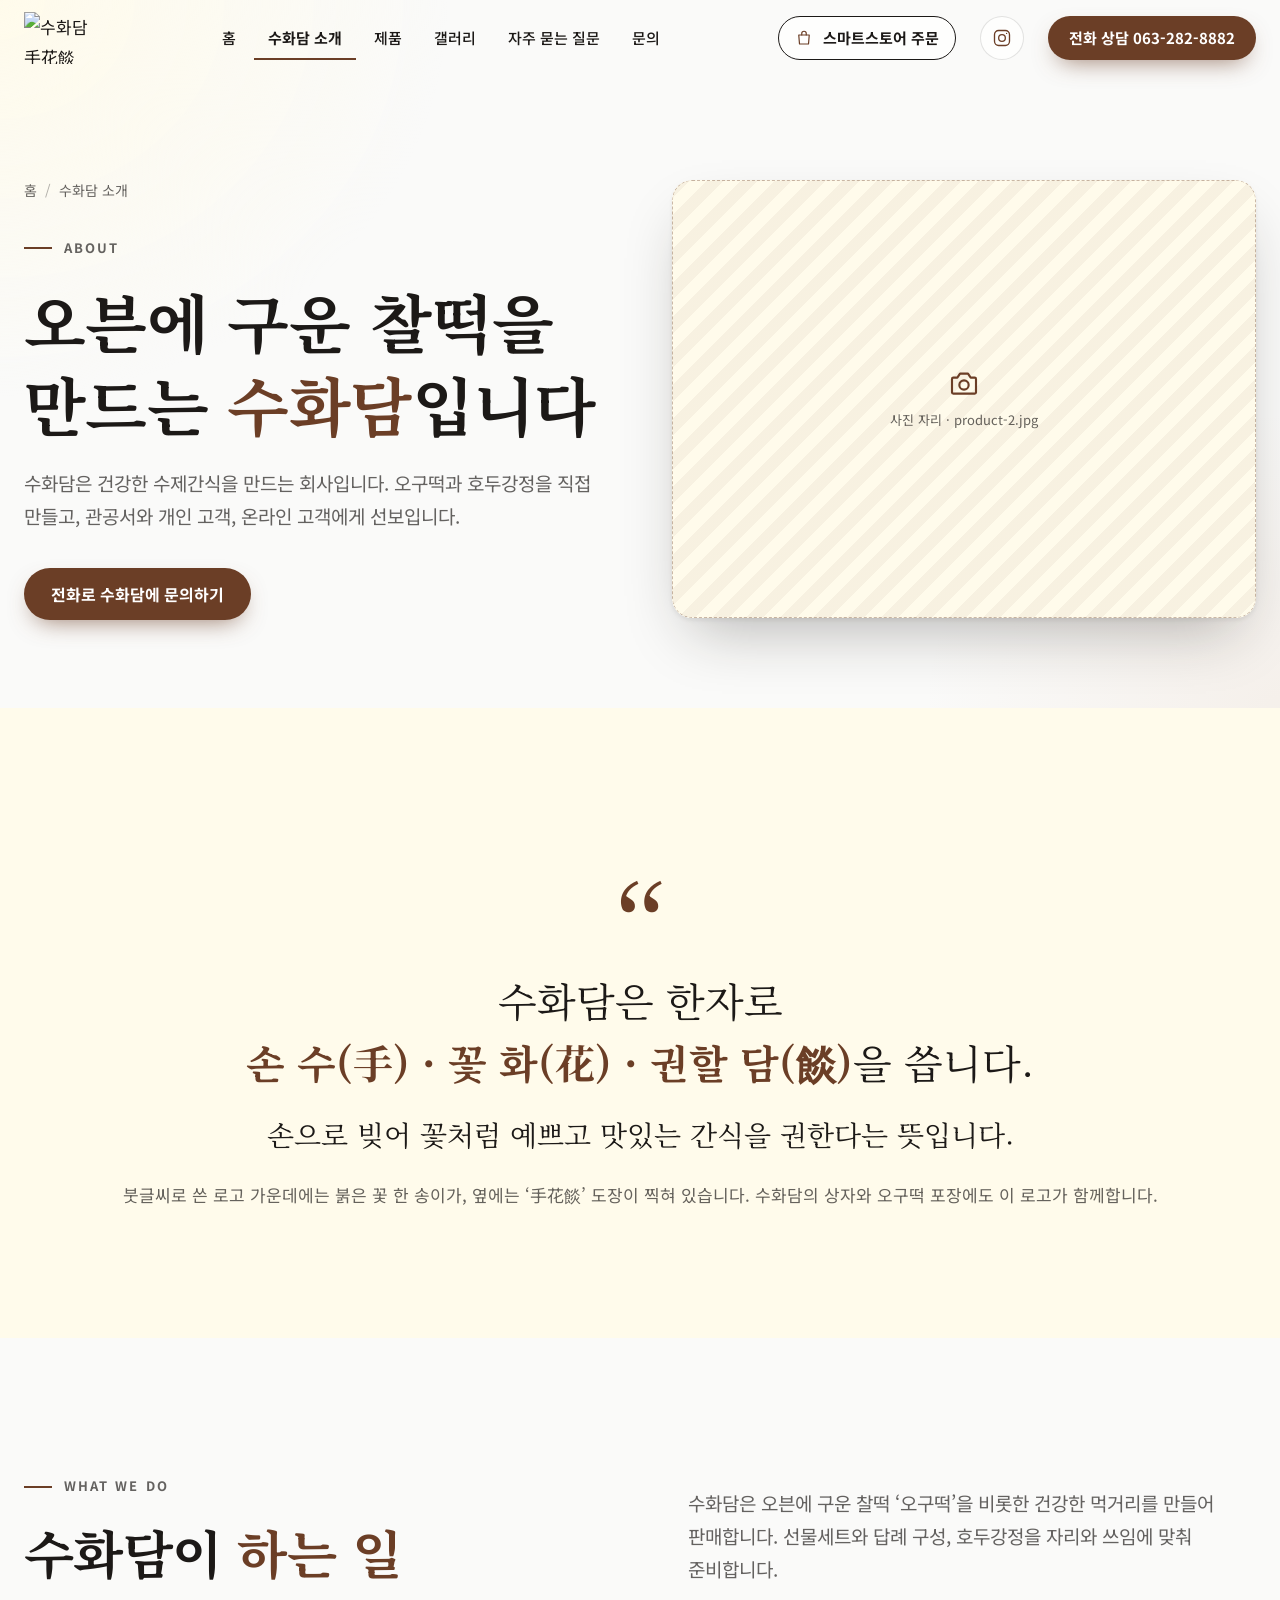
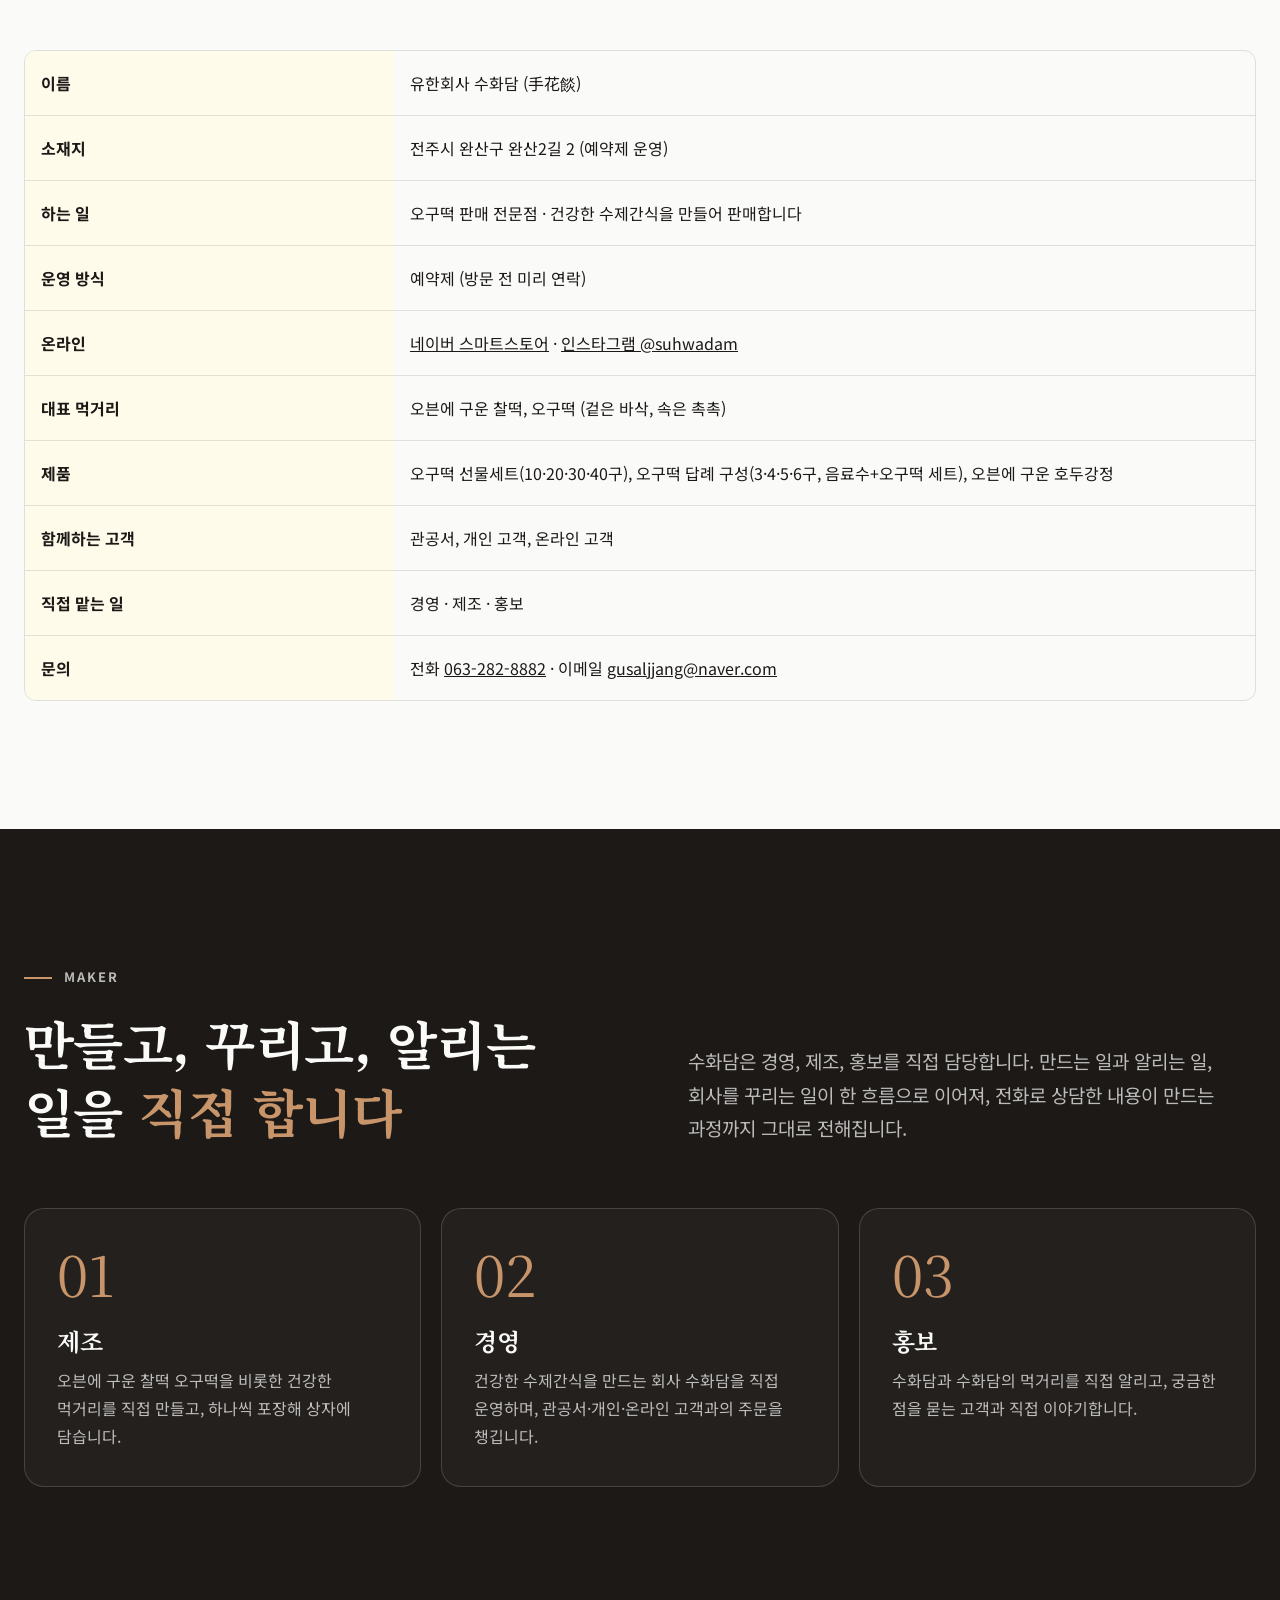
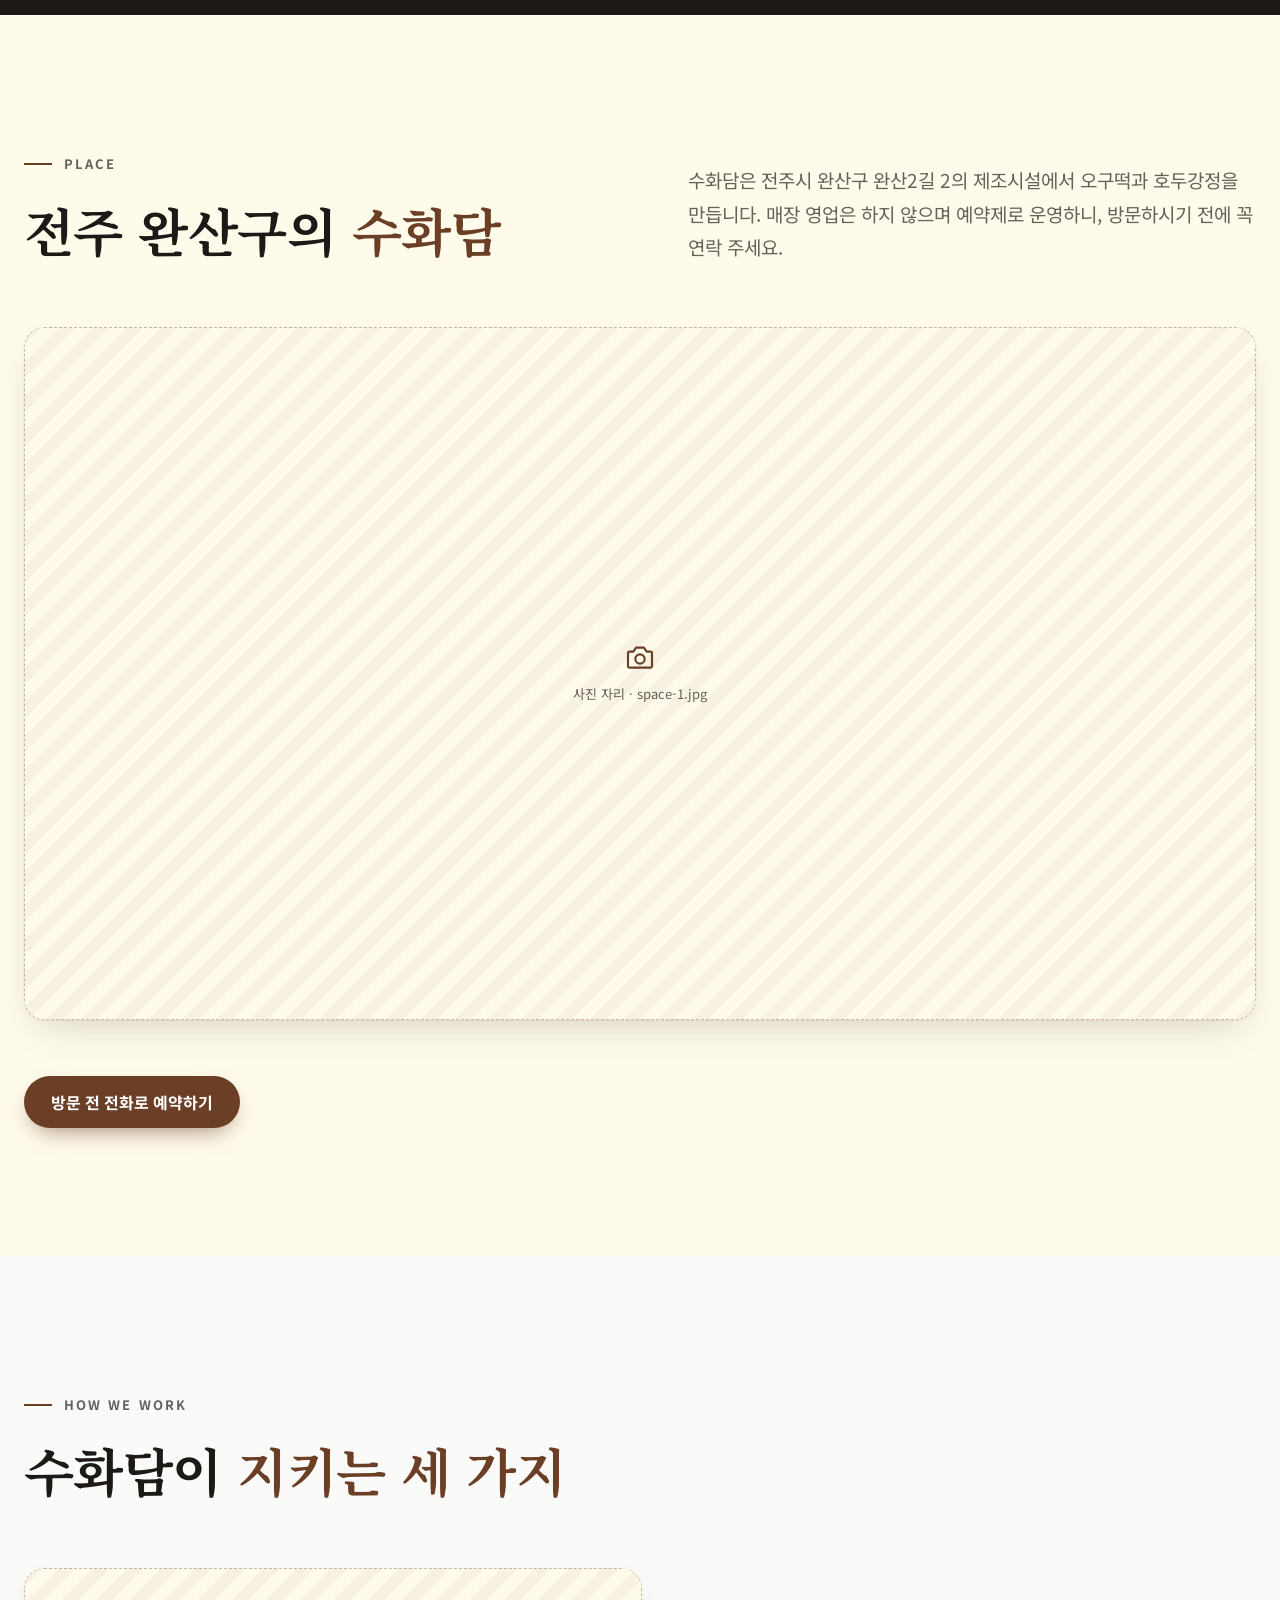
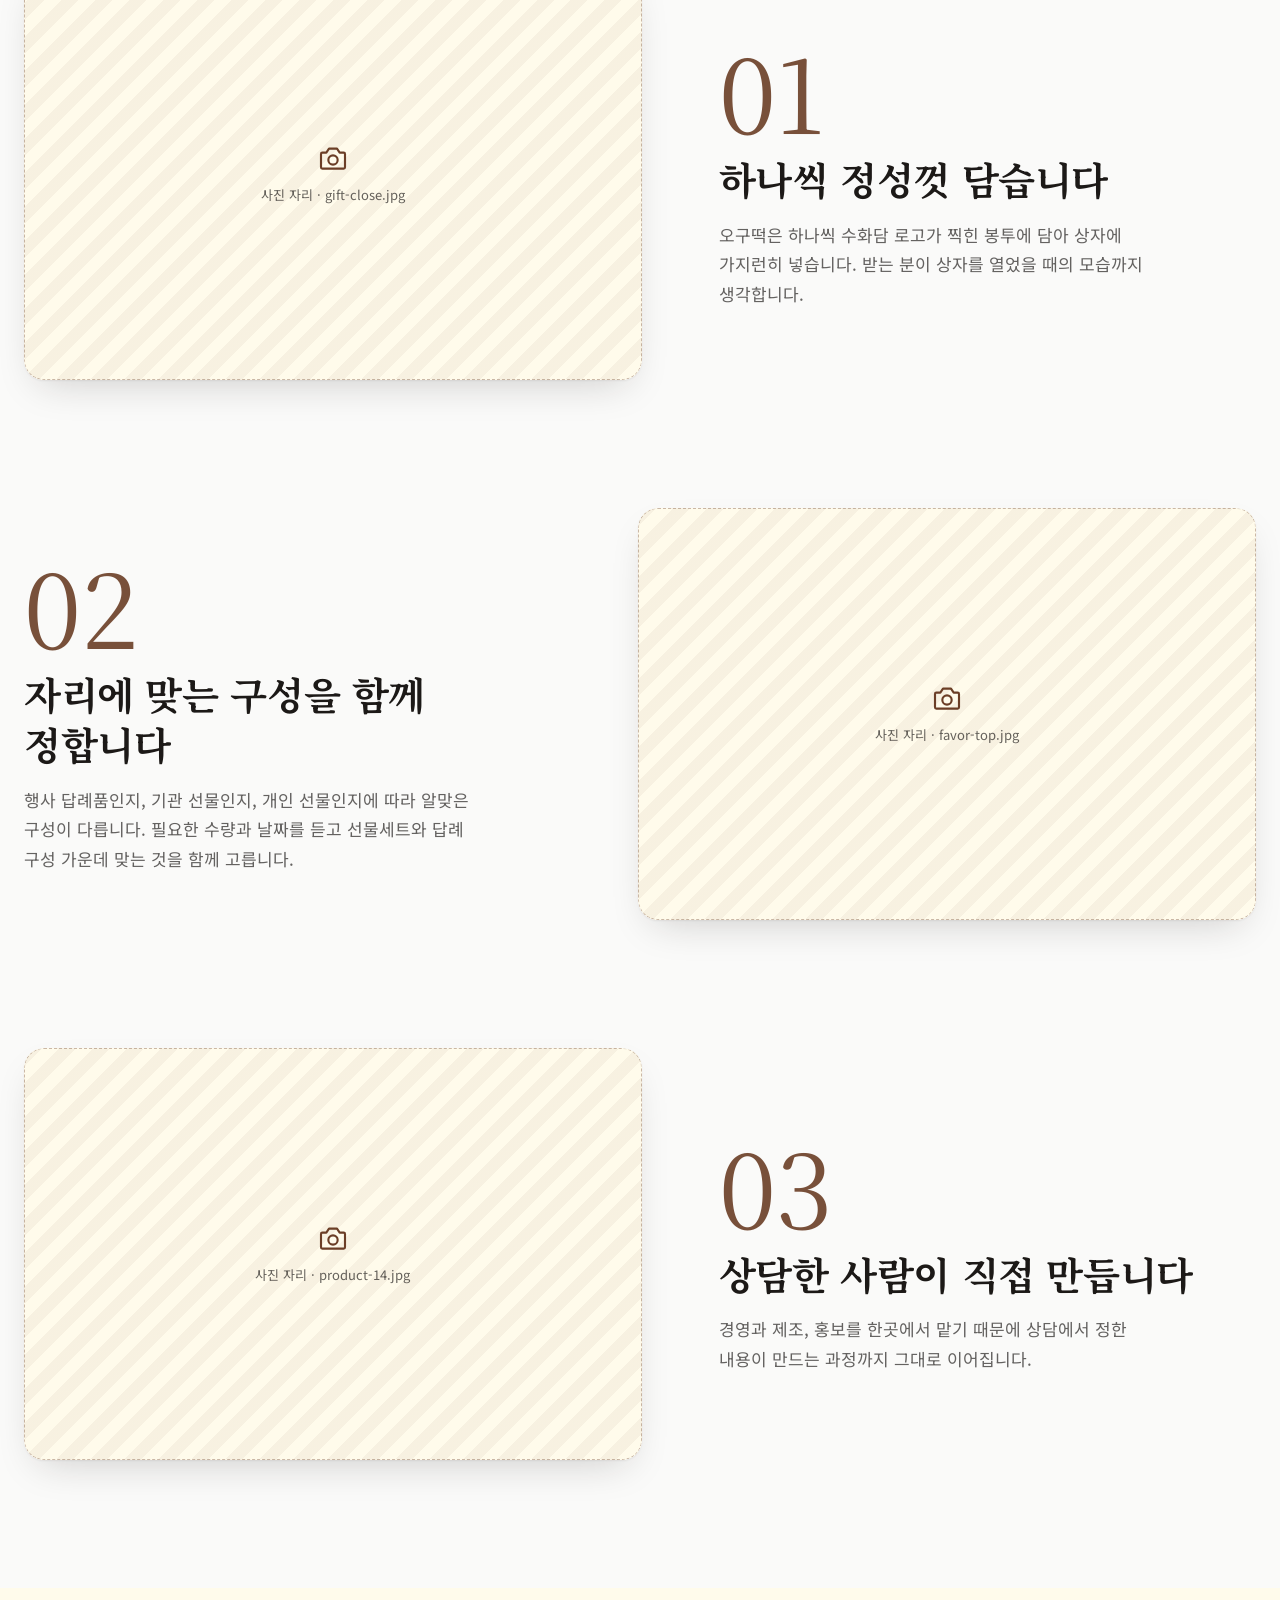
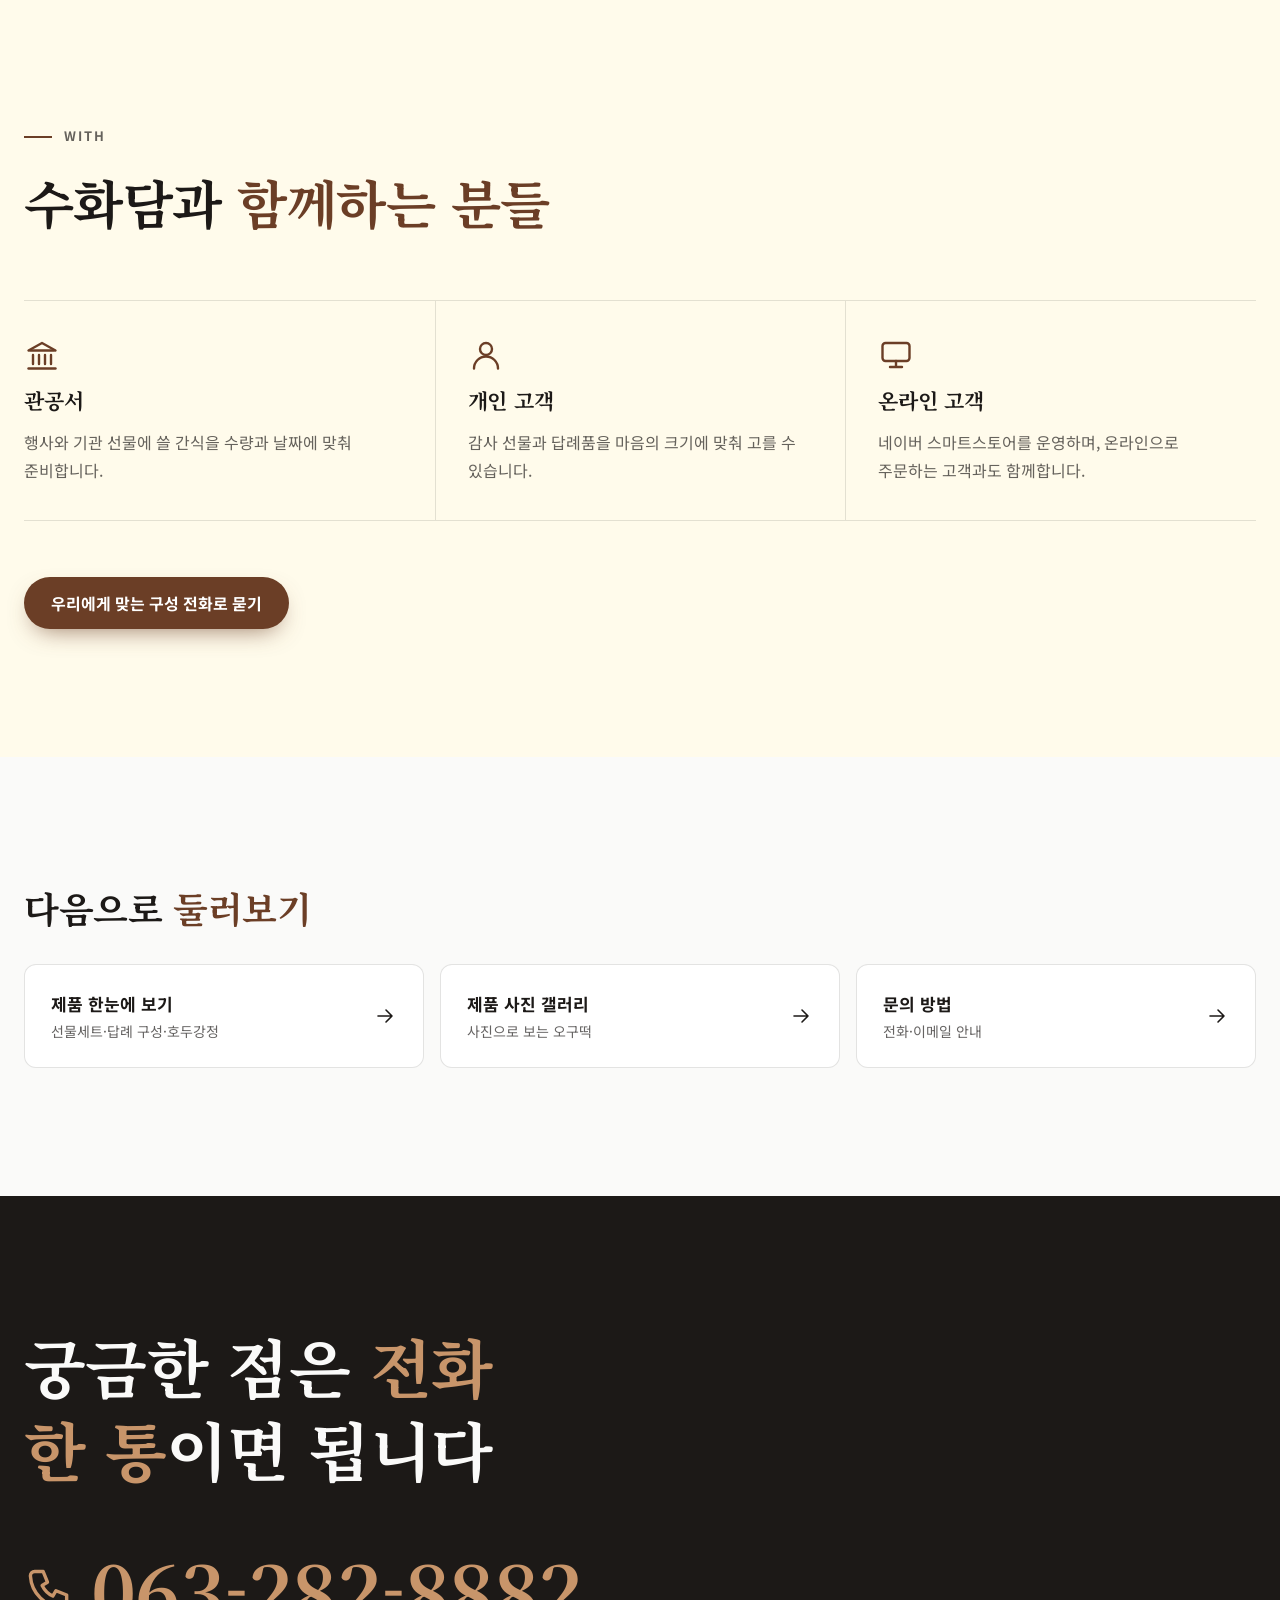
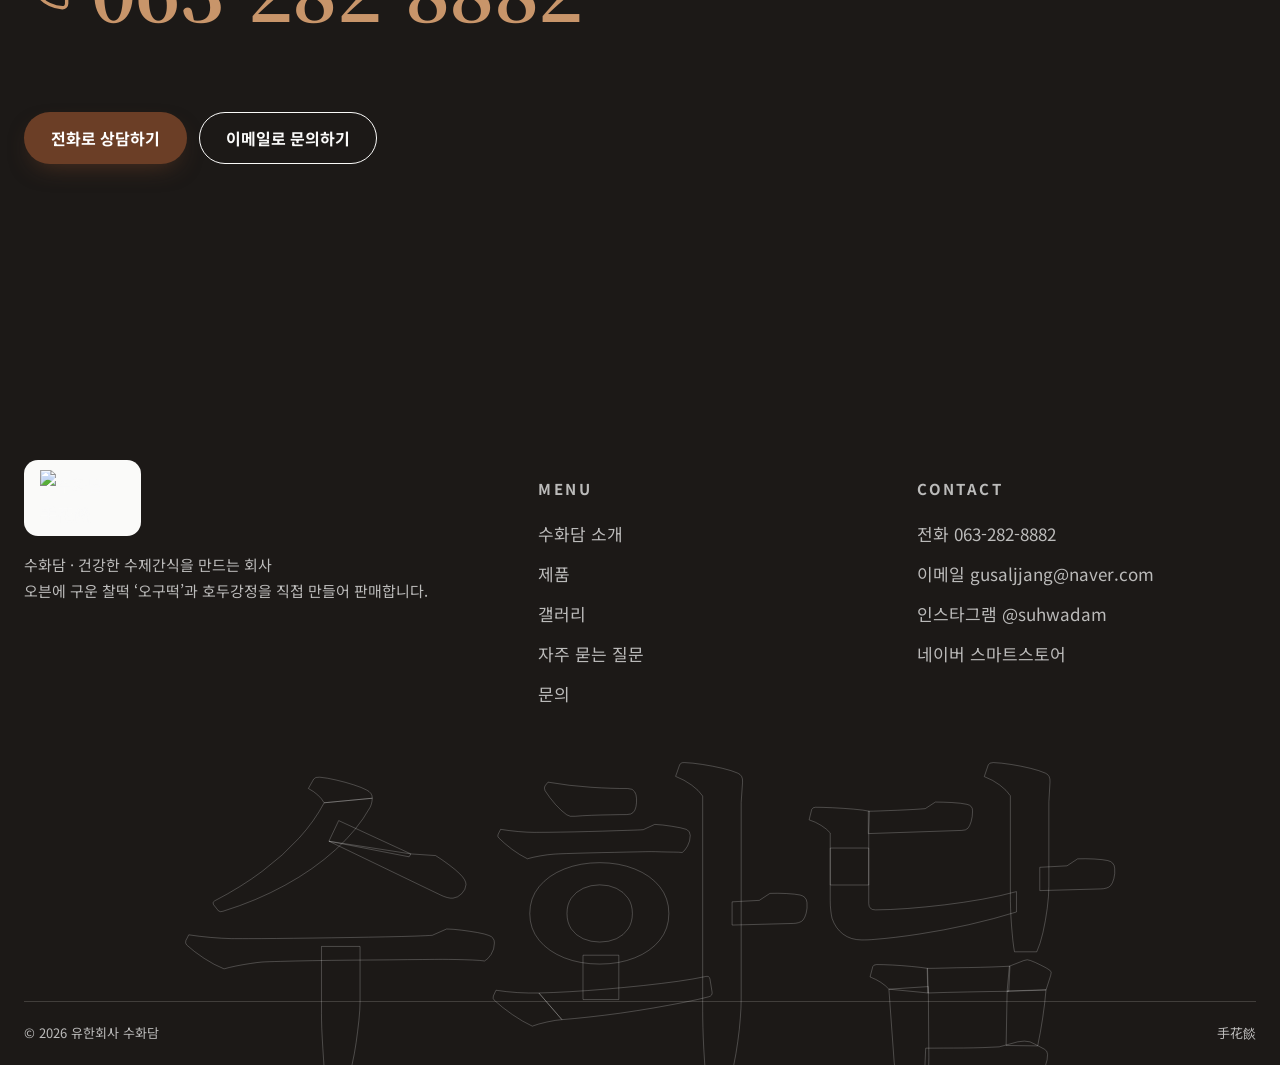
==== about.html @ 723bcc57 "Add files via upload" ====
<!DOCTYPE html>
<html lang="ko">
<head>
  <meta charset="UTF-8">
  <meta name="viewport" content="width=device-width, initial-scale=1">
  <title>수화담 소개 | 오구떡을 직접 만드는 수제간식 회사</title>
  <meta name="description" content="수화담(手花餤)은 오븐에 구운 찰떡 오구떡을 비롯한 건강한 수제간식을 만드는 회사입니다. 경영·제조·홍보를 직접 맡아 관공서·개인·온라인 고객과 함께합니다.">
  <link rel="canonical" href="https://suhwadam.netlify.app/about.html">
  <meta property="og:type" content="website">
  <meta property="og:site_name" content="수화담">
  <meta property="og:title" content="수화담 소개 | 오구떡을 직접 만드는 수제간식 회사">
  <meta property="og:description" content="경영·제조·홍보를 직접 맡아 건강한 수제간식을 만드는 수화담을 소개합니다.">
  <meta property="og:url" content="https://suhwadam.netlify.app/about.html">
  <meta property="og:image" content="https://suhwadam.netlify.app/images/og-image.jpg">
  <meta name="theme-color" content="#fafaf9">
  <link rel="icon" href="images/logo.svg" type="image/svg+xml">
  <link rel="preconnect" href="https://fonts.googleapis.com">
  <link rel="preconnect" href="https://fonts.gstatic.com" crossorigin>
  <link href="https://fonts.googleapis.com/css2?family=Noto+Sans+KR:wght@400;500;700&family=Noto+Serif+KR:wght@600;700&display=swap" rel="stylesheet">
  <link rel="stylesheet" href="style.css">
  <script type="application/ld+json">
  {
    "@context": "https://schema.org",
    "@graph": [
      { "@type": "AboutPage", "name": "수화담 소개", "url": "https://suhwadam.netlify.app/about.html", "about": { "@type": "Organization", "name": "수화담", "alternateName": "手花餤", "legalName": "유한회사 수화담", "address": { "@type": "PostalAddress", "streetAddress": "완산2길 2", "addressLocality": "전주시 완산구", "addressRegion": "전북특별자치도", "addressCountry": "KR" }, "sameAs": ["https://www.instagram.com/suhwadam/", "https://smartstore.naver.com/suhwadam"], "telephone": "+82-63-282-8882", "email": "gusaljjang@naver.com", "url": "https://suhwadam.netlify.app/" } },
      { "@type": "BreadcrumbList", "itemListElement": [
        { "@type": "ListItem", "position": 1, "name": "홈", "item": "https://suhwadam.netlify.app/" },
        { "@type": "ListItem", "position": 2, "name": "수화담 소개", "item": "https://suhwadam.netlify.app/about.html" } ] }
    ]
  }
  </script>
</head>
<body>
  <a class="skip-link" href="#main">본문 바로가기</a>

  <header class="site-header">
    <div class="wrap header-inner">
      <a class="brand" href="index.html" aria-label="수화담 홈"><img src="images/logo.svg" width="79" height="52" alt="수화담 手花餤 붓글씨 로고"></a>
      <nav class="site-nav" id="site-nav" aria-label="주 메뉴">
        <ul>
          <li><a href="index.html">홈</a></li>
          <li><a href="about.html" aria-current="page">수화담 소개</a></li>
          <li><a href="products.html">제품</a></li>
          <li><a href="gallery.html">갤러리</a></li>
          <li><a href="faq.html">자주 묻는 질문</a></li>
          <li><a href="contact.html">문의</a></li>
        </ul>
      </nav>
      <a class="btn btn-line header-store" href="https://smartstore.naver.com/suhwadam" target="_blank" rel="noopener"><svg class="icon icon-sm" viewBox="0 0 24 24" aria-hidden="true"><path d="M5 8h14l-1 12H6L5 8z"/><path d="M9 8V6a3 3 0 0 1 6 0v2"/></svg> 스마트스토어 주문</a>
      <a class="header-ig" href="https://www.instagram.com/suhwadam/" target="_blank" rel="noopener" aria-label="수화담 인스타그램 (새 창)" title="인스타그램 @suhwadam"><svg class="icon" viewBox="0 0 24 24" aria-hidden="true"><rect x="3" y="3" width="18" height="18" rx="5"/><circle cx="12" cy="12" r="4"/><path d="M17.5 6.5h.01"/></svg><span>인스타그램</span></a>
      <a class="btn btn-primary header-cta" href="tel:0632828882">전화 상담 063-282-8882</a>
      <button type="button" class="nav-toggle" aria-controls="site-nav" aria-expanded="false" aria-label="메뉴 열기">
        <svg class="icon" viewBox="0 0 24 24" aria-hidden="true"><path d="M4 7h16M4 12h16M4 17h16"/></svg>
      </button>
    </div>
  </header>

  <main id="main">

    <section class="page-hero with-media" aria-labelledby="page-title">
      <div class="wrap">
        <div>
          <ol class="crumbs"><li><a href="index.html">홈</a></li><li aria-current="page">수화담 소개</li></ol>
          <p class="eyebrow rise">About</p>
          <h1 id="page-title" class="rise" style="--d:.1s">오븐에 구운 찰떡을 만드는 <em>수화담</em>입니다</h1>
          <p class="lead rise" style="--d:.2s">수화담은 건강한 수제간식을 만드는 회사입니다. 오구떡과 호두강정을 직접 만들고, 관공서와 개인 고객, 온라인 고객에게 선보입니다.</p>
          <div class="actions rise" style="--d:.3s">
            <a class="btn btn-primary" href="tel:0632828882">전화로 수화담에 문의하기</a>
          </div>
        </div>
        <div class="hero-pic rise" style="--d:.2s">
          <div class="ph-box"><img src="images/product-2.jpg" width="1800" height="1200" alt="반으로 자른 노릇한 오구떡과 달걀, 버터가 놓인 모습"></div>
        </div>
      </div>
    </section>

    <!-- 이름 이야기 -->
    <section class="section section-soft statement" aria-labelledby="name-title">
      <div class="wrap">
        <p class="eyebrow reveal">Our name</p>
        <h2 id="name-title" class="sr-only">수화담이라는 이름</h2>
        <blockquote class="reveal">
          <p class="quote">수화담은 한자로<br><b>손 수(手) · 꽃 화(花) · 권할 담(餤)</b>을 씁니다.</p>
          <p class="quote" style="font-size:clamp(20px,2.4vw,28px);margin-top:20px">손으로 빚어 꽃처럼 예쁘고 맛있는 간식을 권한다는 뜻입니다.</p>
        </blockquote>
        <p class="sub reveal">붓글씨로 쓴 로고 가운데에는 붉은 꽃 한 송이가, 옆에는 ‘手花餤’ 도장이 찍혀 있습니다. 수화담의 상자와 오구떡 포장에도 이 로고가 함께합니다.</p>
      </div>
    </section>

    <!-- 하는 일 -->
    <section class="section" aria-labelledby="what-title">
      <div class="wrap">
        <div class="section-head split">
          <div>
            <p class="eyebrow reveal">What we do</p>
            <h2 id="what-title" class="section-title reveal">수화담이 <em>하는 일</em></h2>
          </div>
          <p class="lead reveal">수화담은 오븐에 구운 찰떡 ‘오구떡’을 비롯한 건강한 먹거리를 만들어 판매합니다. 선물세트와 답례 구성, 호두강정을 자리와 쓰임에 맞춰 준비합니다.</p>
        </div>
        <div class="table-scroll reveal">
          <table class="info-table">
            <tbody>
              <tr><th scope="row">이름</th><td>유한회사 수화담 (手花餤)</td></tr>
              <tr><th scope="row">소재지</th><td>전주시 완산구 완산2길 2 (예약제 운영)</td></tr>
              <tr><th scope="row">하는 일</th><td>오구떡 판매 전문점 · 건강한 수제간식을 만들어 판매합니다</td></tr>
              <tr><th scope="row">운영 방식</th><td>예약제 (방문 전 미리 연락)</td></tr>
              <tr><th scope="row">온라인</th><td><a href="https://smartstore.naver.com/suhwadam" target="_blank" rel="noopener">네이버 스마트스토어</a> · <a href="https://www.instagram.com/suhwadam/" target="_blank" rel="noopener">인스타그램 @suhwadam</a></td></tr>
              <tr><th scope="row">대표 먹거리</th><td>오븐에 구운 찰떡, 오구떡 (겉은 바삭, 속은 촉촉)</td></tr>
              <tr><th scope="row">제품</th><td>오구떡 선물세트(10·20·30·40구), 오구떡 답례 구성(3·4·5·6구, 음료수+오구떡 세트), 오븐에 구운 호두강정</td></tr>
              <tr><th scope="row">함께하는 고객</th><td>관공서, 개인 고객, 온라인 고객</td></tr>
              <tr><th scope="row">직접 맡는 일</th><td>경영 · 제조 · 홍보</td></tr>
              <tr><th scope="row">문의</th><td>전화 <a href="tel:0632828882">063-282-8882</a> · 이메일 <a href="mailto:gusaljjang@naver.com">gusaljjang@naver.com</a></td></tr>
            </tbody>
          </table>
        </div>
        <!-- 입력 필요: 사무실·작업장 위치(공개 가능한 경우), 문의 가능 시간 -->
      </div>
    </section>

    <!-- 만드는 사람 (담당자 소개) -->
    <section class="section section-dark" id="maker" aria-labelledby="maker-title">
      <div class="wrap">
        <div class="section-head split">
          <div>
            <p class="eyebrow reveal">Maker</p>
            <h2 id="maker-title" class="section-title reveal">만들고, 꾸리고, 알리는 일을 <em>직접 합니다</em></h2>
          </div>
          <p class="lead reveal">수화담은 경영, 제조, 홍보를 직접 담당합니다. 만드는 일과 알리는 일, 회사를 꾸리는 일이 한 흐름으로 이어져, 전화로 상담한 내용이 만드는 과정까지 그대로 전해집니다.</p>
        </div>
        <!-- 입력 필요: 대표 이름·직책, 자격·경력·활동(확인된 것만), 대표 사진(images/profile-1.jpg) -->
        <div class="roles" data-stagger>
          <div class="role reveal"><span class="r-num">01</span><h3>제조</h3><p>오븐에 구운 찰떡 오구떡을 비롯한 건강한 먹거리를 직접 만들고, 하나씩 포장해 상자에 담습니다.</p></div>
          <div class="role reveal"><span class="r-num">02</span><h3>경영</h3><p>건강한 수제간식을 만드는 회사 수화담을 직접 운영하며, 관공서·개인·온라인 고객과의 주문을 챙깁니다.</p></div>
          <div class="role reveal"><span class="r-num">03</span><h3>홍보</h3><p>수화담과 수화담의 먹거리를 직접 알리고, 궁금한 점을 묻는 고객과 직접 이야기합니다.</p></div>
        </div>
      </div>
    </section>

    <!-- 수화담의 공간 -->
    <section class="section section-soft" aria-labelledby="space-title">
      <div class="wrap">
        <div class="section-head split">
          <div>
            <p class="eyebrow reveal">Place</p>
            <h2 id="space-title" class="section-title reveal">전주 완산구의 <em>수화담</em></h2>
          </div>
          <p class="lead reveal">수화담은 전주시 완산구 완산2길 2의 제조시설에서 오구떡과 호두강정을 만듭니다. 매장 영업은 하지 않으며 예약제로 운영하니, 방문하시기 전에 꼭 연락 주세요.</p>
        </div>
        <div class="reveal" style="border-radius:var(--radius);overflow:hidden;box-shadow:var(--shadow)">
          <div class="ph-box" style="aspect-ratio:16/9"><img src="images/space-1.jpg" width="1600" height="901" loading="lazy" alt="붉은 벽돌 건물에 수화담 간판이 걸리고 유리창에 제품 사진이 붙은 매장 외관"></div>
        </div>
        <div class="section-cta reveal">
          <a class="btn btn-primary" href="tel:0632828882">방문 전 전화로 예약하기</a>
        </div>
      </div>
    </section>

    <!-- 일하는 원칙 -->
    <section class="section" aria-labelledby="way-title">
      <div class="wrap">
        <div class="section-head">
          <p class="eyebrow reveal">How we work</p>
          <h2 id="way-title" class="section-title reveal">수화담이 <em>지키는 세 가지</em></h2>
        </div>
        <div class="highlights">
          <article class="hl">
            <div class="hl-media wide reveal"><div class="ph-box"><img src="images/gift-close.jpg" width="1600" height="1067" loading="lazy" alt="수화담 로고가 찍힌 투명 봉투에 하나씩 담긴 오구떡이 상자에 가지런히 놓인 모습"></div></div>
            <div class="reveal">
              <span class="hl-num">01</span>
              <h3>하나씩 정성껏 담습니다</h3>
              <p>오구떡은 하나씩 수화담 로고가 찍힌 봉투에 담아 상자에 가지런히 넣습니다. 받는 분이 상자를 열었을 때의 모습까지 생각합니다.</p>
            </div>
          </article>
          <article class="hl">
            <div class="hl-media wide reveal"><div class="ph-box"><img src="images/favor-top.jpg" width="1600" height="1067" loading="lazy" alt="베이지 바탕 위에서 내려다본 답례 상자, 오구떡 접시, 붉은 음료와 찻주전자"></div></div>
            <div class="reveal">
              <span class="hl-num">02</span>
              <h3>자리에 맞는 구성을 함께 정합니다</h3>
              <p>행사 답례품인지, 기관 선물인지, 개인 선물인지에 따라 알맞은 구성이 다릅니다. 필요한 수량과 날짜를 듣고 선물세트와 답례 구성 가운데 맞는 것을 함께 고릅니다.</p>
            </div>
          </article>
          <article class="hl">
            <div class="hl-media wide reveal"><div class="ph-box"><img src="images/product-14.jpg" width="1400" height="933" loading="lazy" alt="검은 틀에 담긴 여러 맛의 오구떡 열두 개"></div></div>
            <div class="reveal">
              <span class="hl-num">03</span>
              <h3>상담한 사람이 직접 만듭니다</h3>
              <p>경영과 제조, 홍보를 한곳에서 맡기 때문에 상담에서 정한 내용이 만드는 과정까지 그대로 이어집니다.</p>
            </div>
          </article>
        </div>
      </div>
    </section>

    <!-- 함께하는 고객 -->
    <section class="section section-soft" aria-labelledby="with-title">
      <div class="wrap">
        <div class="section-head">
          <p class="eyebrow reveal">With</p>
          <h2 id="with-title" class="section-title reveal">수화담과 <em>함께하는 분들</em></h2>
        </div>
        <ul class="need-list" data-stagger>
          <li class="reveal">
            <svg class="icon" viewBox="0 0 24 24" aria-hidden="true"><path d="M3 9l9-5 9 5"/><path d="M4 9h16"/><path d="M6 12v6M10 12v6M14 12v6M18 12v6"/><path d="M3 21h18"/></svg>
            <h3>관공서</h3>
            <p>행사와 기관 선물에 쓸 간식을 수량과 날짜에 맞춰 준비합니다.</p>
          </li>
          <li class="reveal">
            <svg class="icon" viewBox="0 0 24 24" aria-hidden="true"><circle cx="12" cy="8" r="4"/><path d="M4 21a8 8 0 0 1 16 0"/></svg>
            <h3>개인 고객</h3>
            <p>감사 선물과 답례품을 마음의 크기에 맞춰 고를 수 있습니다.</p>
          </li>
          <li class="reveal">
            <svg class="icon" viewBox="0 0 24 24" aria-hidden="true"><rect x="3" y="4" width="18" height="12" rx="2"/><path d="M8 20h8M12 16v4"/></svg>
            <h3>온라인 고객</h3>
            <p>네이버 스마트스토어를 운영하며, 온라인으로 주문하는 고객과도 함께합니다.</p>
          </li>
        </ul>
        <div class="section-cta reveal">
          <a class="btn btn-primary" href="tel:0632828882">우리에게 맞는 구성 전화로 묻기</a>
        </div>
      </div>
    </section>

    <!-- 다음 페이지 -->
    <section class="section" aria-labelledby="next-title">
      <div class="wrap">
        <h2 id="next-title" class="section-title reveal" style="font-size:clamp(26px,3vw,36px);margin-bottom:32px">다음으로 <em>둘러보기</em></h2>
        <div class="next-links reveal">
          <a href="products.html"><span>제품 한눈에 보기<small>선물세트·답례 구성·호두강정</small></span><svg class="icon" viewBox="0 0 24 24" aria-hidden="true"><path d="M5 12h14M13 6l6 6-6 6"/></svg></a>
          <a href="gallery.html"><span>제품 사진 갤러리<small>사진으로 보는 오구떡</small></span><svg class="icon" viewBox="0 0 24 24" aria-hidden="true"><path d="M5 12h14M13 6l6 6-6 6"/></svg></a>
          <a href="contact.html"><span>문의 방법<small>전화·이메일 안내</small></span><svg class="icon" viewBox="0 0 24 24" aria-hidden="true"><path d="M5 12h14M13 6l6 6-6 6"/></svg></a>
        </div>
      </div>
    </section>

    <section class="section cta-band" aria-labelledby="cta-title">
      <div class="wrap">
        <h2 id="cta-title" class="reveal">궁금한 점은 <em>전화 한 통</em>이면 됩니다</h2>
        <a class="phone-big reveal" href="tel:0632828882">
          <svg class="icon" viewBox="0 0 24 24" aria-hidden="true"><path d="M5 4h4l2 5-2.5 1.5a11 11 0 0 0 5 5L15 13l5 2v4a2 2 0 0 1-2 2A16 16 0 0 1 3 6a2 2 0 0 1 2-2"/></svg>
          063-282-8882
        </a>
        <div class="section-cta reveal">
          <a class="btn btn-primary" href="tel:0632828882">전화로 상담하기</a>
          <a class="btn btn-line" href="mailto:gusaljjang@naver.com">이메일로 문의하기</a>
        </div>
      </div>
    </section>

  </main>

  <footer class="site-footer">
    <div class="wrap">
      <div class="footer-grid">
        <div>
          <a class="footer-logo" href="index.html" aria-label="수화담 홈"><img src="images/logo.svg" width="85" height="56" alt="수화담 手花餤 붓글씨 로고"></a>
          <p>수화담 · 건강한 수제간식을 만드는 회사<br>오븐에 구운 찰떡 ‘오구떡’과 호두강정을 직접 만들어 판매합니다.</p>
        </div>
        <nav aria-label="하단 메뉴">
          <p class="footer-title">MENU</p>
          <ul>
            <li><a href="about.html">수화담 소개</a></li>
            <li><a href="products.html">제품</a></li>
            <li><a href="gallery.html">갤러리</a></li>
            <li><a href="faq.html">자주 묻는 질문</a></li>
            <li><a href="contact.html">문의</a></li>
          </ul>
        </nav>
        <div>
          <p class="footer-title">CONTACT</p>
          <ul>
            <li><a href="tel:0632828882">전화 063-282-8882</a></li>
            <li><a href="mailto:gusaljjang@naver.com">이메일 gusaljjang@naver.com</a></li>
            <li><a href="https://www.instagram.com/suhwadam/" target="_blank" rel="noopener">인스타그램 @suhwadam</a></li>
            <li><a href="https://smartstore.naver.com/suhwadam" target="_blank" rel="noopener">네이버 스마트스토어</a></li>
          </ul>
        </div>
      </div>
    </div>
    <div class="giant" aria-hidden="true">수화담</div>
    <div class="wrap"><p class="copy"><span>© <span data-year>2026</span> 유한회사 수화담</span><span>手花餤</span></p></div>
  </footer>

  <div class="mobile-bar">
    <a class="btn btn-primary" href="tel:0632828882">전화 상담</a>
    <a class="btn btn-line" href="https://smartstore.naver.com/suhwadam" target="_blank" rel="noopener">스마트스토어 주문</a>
  </div>

  <script src="script.js"></script>
</body>
</html>
---- style.css ----
/* =========================================================
   수화담 — 오븐에 구운 떡, 오구떡
   콘셉트: "나무 쟁반 위에 정성껏 차린 따뜻한 한 상"
   분위기 키워드: 따뜻함 · 손맛 · 정갈함
   색: 스톤 + 초코브라운 (2026-11-10 사용자 요청으로 주황 → 초코브라운)
   ========================================================= */
:root {
  --bg: #fafaf9;          /* 바탕 */
  --ink: #1c1917;         /* 글자 */
  --accent: #6b3e26;      /* 포인트: 초코브라운 (버튼·큰 글자·장식) */
  --soft: #fffbeb;        /* 연한 구분색 */
  --dark: #1c1917;        /* 진한 섹션 */
  --accent-dark: #c8956a; /* 진한 섹션 위 포인트: 밀크초코 */
  --btn-ink: #ffffff;     /* 버튼 글자 */

  --muted: rgba(28, 25, 23, .68);
  --line: rgba(28, 25, 23, .12);
  --on-dark: #fafaf9;
  --on-dark-muted: rgba(250, 250, 249, .72);
  --line-dark: rgba(250, 250, 249, .16);

  --font-head: "Noto Serif KR", serif;
  --font-body: "Noto Sans KR", system-ui, sans-serif;

  --wrap: 1240px;
  --gutter: 24px;
  --radius: 20px;
  --radius-sm: 12px;
  --shadow: 0 1px 2px rgba(28, 25, 23, .06), 0 16px 40px -16px rgba(28, 25, 23, .22);
  --shadow-deep: 0 2px 4px rgba(28, 25, 23, .08), 0 28px 60px -20px rgba(28, 25, 23, .32);
  --ease: cubic-bezier(.22, .8, .24, 1);
  --header-h: 76px;
  --sec-pad: clamp(80px, 10vw, 128px);
}

/* ---------- 기본 ---------- */
*, *::before, *::after { box-sizing: border-box; }
html { scroll-behavior: smooth; -webkit-text-size-adjust: 100%; }
body {
  margin: 0;
  background: var(--bg);
  color: var(--ink);
  font-family: var(--font-body);
  font-size: 17px;
  line-height: 1.75;
  word-break: keep-all;
  overflow-wrap: break-word;
  overflow-x: hidden;
}
img, video { display: block; max-width: 100%; }
a { color: inherit; }
h1, h2, h3 { font-family: var(--font-head); line-height: 1.3; margin: 0; letter-spacing: -.01em; font-weight: 700; }
p { margin: 0; }
ul, ol { margin: 0; padding: 0; list-style: none; }
:focus-visible { outline: 3px solid var(--accent); outline-offset: 3px; border-radius: 6px; }
.skip-link { position: absolute; left: -999px; top: 8px; background: var(--ink); color: var(--bg); padding: 10px 16px; border-radius: 8px; z-index: 200; }
.skip-link:focus { left: 16px; }
.sr-only { position: absolute; width: 1px; height: 1px; overflow: hidden; clip: rect(0 0 0 0); white-space: nowrap; }

.wrap { width: 100%; max-width: calc(var(--wrap) + var(--gutter) * 2); margin: 0 auto; padding: 0 var(--gutter); }
.icon { width: 24px; height: 24px; fill: none; stroke: currentColor; stroke-width: 1.6; stroke-linecap: round; stroke-linejoin: round; flex: none; }
.icon-sm { width: 18px; height: 18px; }

/* ---------- 글자 위계 ---------- */
.eyebrow {
  display: inline-flex; align-items: center; gap: 12px;
  font-size: 13px; font-weight: 700; letter-spacing: .16em; text-transform: uppercase;
  color: var(--muted); margin-bottom: 20px;
}
.eyebrow::before { content: ""; width: 28px; height: 2px; background: var(--accent); }
.section-title { font-size: clamp(30px, 4.2vw, 52px); text-wrap: balance; }
.section-title em, h1 em { font-style: normal; color: var(--accent); }
.lead { font-size: clamp(17px, 1.6vw, 19px); color: var(--muted); max-width: 640px; margin-top: 20px; }
.section-head { margin-bottom: clamp(40px, 6vw, 64px); }
.section-head.center { text-align: center; }
.section-head.center .lead { margin-left: auto; margin-right: auto; }
.section-head.split { display: grid; grid-template-columns: 1.1fr 1fr; gap: 40px; align-items: end; }
.section-head.split .lead { margin-top: 0; }

/* ---------- 버튼 ---------- */
.btn {
  position: relative; overflow: hidden;
  display: inline-flex; align-items: center; justify-content: center; gap: 10px;
  min-height: 52px; padding: 0 26px; border-radius: 999px;
  font-family: var(--font-body); font-size: 16px; font-weight: 700; text-decoration: none;
  border: 1.5px solid transparent; cursor: pointer;
  transition: transform .4s var(--ease), box-shadow .4s var(--ease), background .3s, color .3s;
}
.btn-primary { background: var(--accent); color: var(--btn-ink); box-shadow: 0 10px 24px -10px rgba(107, 62, 38, .7); }
.btn-primary::after {
  content: ""; position: absolute; top: 0; left: -60%; width: 40%; height: 100%;
  background: linear-gradient(100deg, transparent, rgba(255, 255, 255, .45), transparent);
  transform: skewX(-20deg); transition: left .7s var(--ease);
}
.btn-primary:hover { transform: translateY(-2px); box-shadow: 0 16px 32px -12px rgba(107, 62, 38, .8); }
.btn-primary:hover::after { left: 120%; }
.btn-line { border-color: var(--ink); color: var(--ink); background: transparent; }
.btn-line:hover { background: var(--ink); color: var(--bg); }
.section-dark .btn-line, .band .btn-line, .cta-band .btn-line, .site-footer .btn-line { border-color: var(--on-dark); color: var(--on-dark); }
.section-dark .btn-line:hover, .band .btn-line:hover, .cta-band .btn-line:hover, .site-footer .btn-line:hover { background: var(--on-dark); color: var(--ink); }
.btn-text {
  display: inline-flex; align-items: center; gap: 8px; min-height: 44px;
  font-weight: 700; text-decoration: none; border-bottom: 1.5px solid currentColor;
}
.btn-text .icon { transition: transform .3s var(--ease); }
.btn-text:hover .icon { transform: translateX(4px); }
.actions { display: flex; flex-wrap: wrap; gap: 12px; margin-top: 36px; }
.section-cta { display: flex; flex-wrap: wrap; gap: 12px; align-items: center; margin-top: clamp(40px, 5vw, 56px); }
.section-cta.center { justify-content: center; }

/* ---------- 상단 메뉴 ---------- */
.site-header {
  position: fixed; inset: 0 0 auto 0; z-index: 100; height: var(--header-h);
  transition: background .4s, box-shadow .4s, backdrop-filter .4s;
}
.site-header.is-scrolled {
  background: rgba(250, 250, 249, .82);
  backdrop-filter: blur(14px) saturate(1.2); -webkit-backdrop-filter: blur(14px) saturate(1.2);
  box-shadow: 0 1px 0 var(--line);
}
.header-inner { height: 100%; display: flex; align-items: center; justify-content: space-between; gap: 24px; }
.brand { display: inline-flex; align-items: center; text-decoration: none; flex: none; }
.brand img { height: 52px; width: auto; }
.site-nav ul { display: flex; gap: 4px; align-items: center; }
.site-nav a {
  display: inline-flex; align-items: center; min-height: 44px; padding: 0 14px;
  font-size: 15px; font-weight: 500; text-decoration: none; border-radius: 999px;
  transition: background .3s;
}
.site-nav a:hover { background: rgba(28, 25, 23, .06); }
.site-nav a[aria-current="page"] { font-weight: 700; box-shadow: inset 0 -2px 0 var(--accent); border-radius: 0; }
.header-cta { min-height: 44px; padding: 0 20px; font-size: 15px; }
.header-store { min-height: 44px; padding: 0 16px; font-size: 15px; margin-left: auto; background: rgba(255, 255, 255, .7); }
.header-store .icon { color: var(--accent); }
.header-ig {
  display: inline-flex; align-items: center; justify-content: center; gap: 8px; flex: none;
  min-width: 44px; height: 44px; padding: 0 14px 0 12px; border-radius: 999px;
  border: 1.5px solid var(--line); background: rgba(255, 255, 255, .7);
  font-size: 15px; font-weight: 700; text-decoration: none; color: var(--ink);
  transition: border-color .3s, transform .3s var(--ease);
}
.header-ig .icon { width: 20px; height: 20px; color: var(--accent); }
.header-ig:hover { border-color: var(--ink); transform: translateY(-1px); }
@media (max-width: 1400px) { .header-ig { padding: 0; width: 44px; } .header-ig span { display: none; } }
@media (max-width: 960px) { .header-ig { margin-left: auto; margin-right: 4px; } }
@media (min-width: 1181px) { .site-nav { margin-left: auto; } }
@media (max-width: 1180px) { .header-store { display: none; } }
.nav-toggle { display: none; width: 48px; height: 48px; border: 0; background: transparent; border-radius: 12px; cursor: pointer; color: var(--ink); }

/* ---------- 첫 화면 (히어로) ----------
   구성: 왼쪽 큰 약속 문장 + 보조 설명 + 버튼 2개 / 오른쪽 아치형 대표 사진
   배경: 부드러운 크림·앰버 그라데이션 + 은은한 동심원 선 + 아주 옅은 질감 */
.hero {
  position: relative; overflow: hidden;
  height: clamp(600px, 86vh, 780px);
  padding-top: var(--header-h);
  display: flex; align-items: center;
}
#hero-bg { position: absolute; inset: 0; z-index: 0; pointer-events: none; }
.hero-mesh {
  position: absolute; inset: 0;
  background:
    radial-gradient(55% 75% at 6% 12%, var(--soft) 0%, transparent 70%),
    radial-gradient(42% 60% at 78% 46%, rgba(200, 149, 106, .20) 0%, transparent 70%),
    radial-gradient(40% 50% at 38% 112%, rgba(107, 62, 38, .12) 0%, transparent 70%),
    var(--bg);
}
.hero-blob { position: absolute; border-radius: 50%; filter: blur(70px); opacity: .5; animation: drift 20s ease-in-out infinite alternate; }
.hero-blob.b1 { width: 420px; height: 420px; left: -120px; top: 4%; background: rgba(200, 149, 106, .26); }
.hero-blob.b2 { width: 360px; height: 360px; right: 6%; bottom: -140px; background: rgba(107, 62, 38, .16); animation-delay: -7s; }
@keyframes drift { to { transform: translate(40px, -30px) scale(1.08); } }
.hero-rings {
  position: absolute; width: min(64vw, 820px); aspect-ratio: 1; right: -8vw; top: 50%; transform: translateY(-44%);
  fill: none; stroke: rgba(107, 62, 38, .16); stroke-width: 1;
}
.hero-grain {
  position: absolute; inset: 0; opacity: .07; mix-blend-mode: multiply;
  background-image: url("data:image/svg+xml,%3Csvg xmlns='http://www.w3.org/2000/svg' width='160' height='160'%3E%3Cfilter id='n'%3E%3CfeTurbulence type='fractalNoise' baseFrequency='.9' numOctaves='2'/%3E%3C/filter%3E%3Crect width='100%25' height='100%25' filter='url(%23n)'/%3E%3C/svg%3E");
}

.hero-grid {
  position: relative; z-index: 1; width: 100%;
  display: grid; grid-template-columns: 1.1fr .9fr; gap: clamp(32px, 5vw, 88px); align-items: center;
}
.hero-copy { max-width: 640px; }
#hero-title {
  font-size: clamp(36px, 4.5vw, 64px); line-height: 1.22; letter-spacing: -.02em; text-wrap: balance;
}
.mark { position: relative; white-space: nowrap; color: var(--ink) !important; }
.mark::after {
  content: ""; position: absolute; left: -2%; right: -2%; bottom: .06em; height: .32em; z-index: -1;
  background: linear-gradient(90deg, var(--accent-dark), var(--accent));
  opacity: .32; border-radius: 4px;
  transform: scaleX(0); transform-origin: left; animation: markin .9s .8s var(--ease) forwards;
}
@keyframes markin { to { transform: scaleX(1); } }
.hero .lead { font-size: clamp(17px, 1.35vw, 19px); margin-top: 24px; max-width: 520px; color: var(--muted); }

.hero-actions { display: flex; flex-wrap: wrap; align-items: center; gap: 14px 28px; margin-top: 40px; }
.btn-xl { min-height: 60px; padding: 0 32px; font-size: 17px; }
.btn-soft {
  display: inline-flex; align-items: center; gap: 8px; min-height: 48px;
  font-size: 16px; font-weight: 700; color: var(--ink); text-decoration: none;
  opacity: .72; transition: opacity .3s;
}
.btn-soft span { border-bottom: 1px solid rgba(28, 25, 23, .3); padding-bottom: 2px; }
.btn-soft .icon { transition: transform .3s var(--ease); }
.btn-soft:hover { opacity: 1; }
.btn-soft:hover .icon { transform: translateX(4px); }

/* 오른쪽 아치형 사진 */
.hero-visual { position: relative; justify-self: end; width: min(100%, 460px); }
.hero-visual .hero-arch {
  position: relative; aspect-ratio: 4 / 5; width: 100%;
  max-height: calc(clamp(600px, 86vh, 780px) - var(--header-h) - 56px);
  border-radius: 999px 999px 28px 28px; overflow: hidden;
  box-shadow: 0 2px 4px rgba(28, 25, 23, .08), 0 40px 80px -30px rgba(28, 25, 23, .45);
}
.hero-arch img, .hero-arch video {
  position: absolute; inset: 0; width: 100%; height: 100%; object-fit: cover; object-position: 50% 78%;
  animation: slowzoom 16s var(--ease) both;
}
.hero-arch video { opacity: 0; transition: opacity .8s; }
.hero.has-video .hero-arch video { opacity: 1; }
.hero-visual .hero-arch::after {
  content: ""; position: absolute; inset: 12px; border-radius: 999px 999px 18px 18px;
  border: 1px solid rgba(255, 255, 255, .5); pointer-events: none;
}
@keyframes slowzoom { from { transform: scale(1.08); } to { transform: scale(1); } }
.hero-badge {
  position: absolute; left: -56px; top: 20%; z-index: 2;
  display: flex; flex-direction: column; gap: 2px;
  padding: 16px 22px; border-radius: 16px;
  background: rgba(255, 255, 255, .94); backdrop-filter: blur(8px); -webkit-backdrop-filter: blur(8px);
  box-shadow: var(--shadow);
}
.hero-badge small { font-size: 12.5px; font-weight: 700; letter-spacing: .06em; color: var(--muted); }
.hero-badge strong { font-family: var(--font-head); font-size: 26px; line-height: 1.2; }
.hero-badge strong em { font-style: normal; color: var(--accent); }
.hero-visual .hero-dot {
  position: absolute; right: -28px; bottom: 9%; z-index: 2;
  width: 136px; aspect-ratio: 1; border-radius: 50%; overflow: hidden;
  border: 6px solid var(--bg); box-shadow: var(--shadow);
}
.hero-dot img { width: 100%; height: 100%; object-fit: cover; object-position: 28% 55%; transform: scale(1.5); }

.scroll-cue {
  position: absolute; left: 50%; bottom: 18px; z-index: 2; transform: translateX(-50%);
  display: flex; flex-direction: column; align-items: center; gap: 6px;
  font-size: 12px; letter-spacing: .14em; color: var(--muted); text-decoration: none;
}
.scroll-cue span { width: 1px; height: 32px; background: linear-gradient(var(--ink), transparent); animation: cue 2s ease-in-out infinite; transform-origin: top; }
@keyframes cue { 0% { transform: scaleY(0); } 50% { transform: scaleY(1); } 100% { transform: scaleY(1); opacity: 0; } }

@media (max-width: 960px) {
  .hero { height: auto; display: block; padding: calc(var(--header-h) + 28px) 0 48px; }
  .hero-grid { grid-template-columns: 1fr; gap: 40px; }
  .hero-copy { max-width: none; }
  .hero-visual { justify-self: center; width: min(100%, 380px); }
  .hero-visual .hero-arch { max-height: none; }
  .hero-badge { left: -10px; top: 12%; padding: 12px 16px; }
  .hero-badge strong { font-size: 21px; }
  .hero-visual .hero-dot { right: -8px; width: 104px; border-width: 5px; }
  .hero-rings { width: 130vw; right: -55vw; top: auto; bottom: -20%; transform: none; }
  .scroll-cue { display: none; }
}
@media (max-width: 640px) {
  #hero-title { font-size: clamp(30px, 8.4vw, 38px); }
  .hero .lead { font-size: 16.5px; margin-top: 18px; }
  .hero-actions { gap: 8px; margin-top: 28px; }
  .btn-xl { width: 100%; min-height: 56px; }
  .btn-soft { width: 100%; justify-content: center; }
}


/* 첫 화면 등장 */
.rise { opacity: 0; transform: translateY(24px); animation: rise .8s var(--ease) forwards; animation-delay: var(--d, 0s); }
@keyframes rise { to { opacity: 1; transform: none; } }

/* 신뢰 정보 띠 */
.trust { border-top: 1px solid var(--line); border-bottom: 1px solid var(--line); background: var(--bg); }
.trust ul { display: flex; flex-wrap: wrap; justify-content: space-between; gap: 12px 32px; padding-top: 22px; padding-bottom: 22px; }
.trust li { display: flex; align-items: center; gap: 10px; font-size: 15px; font-weight: 500; }
.trust li b { font-family: var(--font-head); font-size: 18px; }
.trust .icon { color: var(--accent); }

/* ---------- 섹션 공통 ---------- */
.section { padding: var(--sec-pad) 0; position: relative; }
.section-soft { background: var(--soft); }
.section-dark { background: var(--dark); color: var(--on-dark); }
.section-dark .lead, .section-dark .muted { color: var(--on-dark-muted); }
.section-dark .eyebrow { color: var(--on-dark-muted); }
.section-dark .eyebrow::before { background: var(--accent-dark); }
.section-dark .section-title em, .section-dark h2 em { color: var(--accent-dark); }

/* 스크롤 등장 */
.js .reveal { opacity: 0; transform: translateY(28px); transition: opacity .8s var(--ease), transform .8s var(--ease); transition-delay: var(--d, 0s); }
.js .reveal.is-in { opacity: 1; transform: none; }

/* ---------- 핵심 메시지(인용) ---------- */
.statement { text-align: center; }
.statement blockquote { margin: 0 auto; max-width: 900px; position: relative; }
.statement blockquote::before {
  content: "\201C"; display: block; font-family: var(--font-head); font-size: 120px; line-height: .6; color: var(--accent); margin-bottom: 8px;
}
.statement p.quote { font-family: var(--font-head); font-size: clamp(24px, 3.2vw, 40px); line-height: 1.55; text-wrap: balance; }
.statement p.quote b { color: var(--accent); font-weight: 700; }
.statement .sub { margin-top: 24px; color: var(--muted); }

/* ---------- 제품 카드 ---------- */
.card-grid { display: grid; grid-template-columns: repeat(4, 1fr); gap: 24px; }
.card-grid.three { grid-template-columns: repeat(3, 1fr); }
.card-grid.two { grid-template-columns: repeat(2, 1fr); }
.p-card {
  display: flex; flex-direction: column; background: #fff; border-radius: var(--radius); overflow: hidden;
  text-decoration: none; box-shadow: var(--shadow); transition: transform .5s var(--ease), box-shadow .5s var(--ease);
}
.p-card:hover { transform: translateY(-6px); box-shadow: var(--shadow-deep); }
.p-card .ph-box { aspect-ratio: 4 / 3; }
.p-card:hover img { transform: scale(1.04); }
.p-card-body { padding: 24px 24px 28px; display: flex; flex-direction: column; gap: 10px; flex: 1; }
.p-card .num { font-family: var(--font-head); font-size: 14px; color: var(--muted); }
.p-card h3 { font-size: 22px; }
.p-card p { font-size: 15.5px; color: var(--muted); line-height: 1.7; }
.p-card .who { font-size: 14px; font-weight: 500; color: var(--ink); padding-top: 12px; border-top: 1px solid var(--line); margin-top: auto; }
.p-card .go { display: inline-flex; align-items: center; gap: 6px; font-weight: 700; font-size: 15px; margin-top: 6px; }

/* ---------- 사진 상자 (빈 자리 틀 포함) ---------- */
.ph-box { position: relative; overflow: hidden; background: var(--soft); border-radius: inherit; }
.ph-box img, .ph-box video { width: 100%; height: 100%; object-fit: cover; transition: transform 1.2s var(--ease); }
.ph-box.is-empty img, .ph-box.is-empty video { display: none; }
.ph-empty {
  position: absolute; inset: 0; display: flex; flex-direction: column; align-items: center; justify-content: center; gap: 10px;
  color: var(--muted); font-size: 13px; text-align: center; padding: 12px;
  background:
    repeating-linear-gradient(135deg, rgba(107, 62, 38, .05) 0 12px, transparent 12px 24px),
    var(--soft);
  border: 1.5px dashed rgba(107, 62, 38, .35); border-radius: inherit;
}
.ph-empty .icon { width: 32px; height: 32px; color: var(--accent); }

/* ---------- 대형 이미지 띠 ---------- */
.band {
  position: relative; min-height: clamp(460px, 80vh, 760px); display: flex; align-items: flex-end;
  color: var(--on-dark); overflow: hidden; isolation: isolate;
}
.band .ph-box { position: absolute; inset: -8% 0; z-index: -2; border-radius: 0; }
.band .ph-box img { will-change: transform; }
.band::before {
  content: ""; position: absolute; inset: 0; z-index: -1;
  background: linear-gradient(180deg, rgba(28, 25, 23, .05) 20%, rgba(28, 25, 23, .78) 100%);
}
.band-copy { padding-bottom: clamp(56px, 8vw, 96px); }
.band .outline {
  display: block; font-family: var(--font-head); font-size: clamp(56px, 11vw, 160px); line-height: 1; font-weight: 700;
  color: transparent; -webkit-text-stroke: 1.5px rgba(250, 250, 249, .6); margin-bottom: 8px; letter-spacing: -.02em;
}
.band h2 { font-size: clamp(28px, 4vw, 52px); max-width: 820px; text-wrap: balance; }
.band h2 em { font-style: normal; color: var(--accent-dark); }
.band p { margin-top: 16px; color: var(--on-dark-muted); max-width: 620px; font-size: 18px; }

/* ---------- 좌우 번갈이 하이라이트 ---------- */
.highlights { display: flex; flex-direction: column; gap: clamp(72px, 10vw, 128px); }
.hl { display: grid; grid-template-columns: 1.15fr 1fr; gap: clamp(32px, 6vw, 88px); align-items: center; }
.hl:nth-child(even) { grid-template-columns: 1fr 1.15fr; }
.hl:nth-child(even) .hl-media { order: 2; }
.hl-media { border-radius: var(--radius); overflow: hidden; box-shadow: var(--shadow); }
.hl-media .ph-box { aspect-ratio: 4 / 5; }
.hl-media.wide .ph-box { aspect-ratio: 3 / 2; }
.hl-media:hover img { transform: scale(1.04); }
.hl-num { font-family: var(--font-head); font-size: clamp(64px, 8vw, 112px); line-height: 1; color: var(--accent); opacity: .9; }
.hl h3 { font-size: clamp(26px, 3vw, 40px); margin-top: 12px; }
.hl p { color: var(--muted); margin-top: 16px; max-width: 460px; }
.hl .btn-text { margin-top: 24px; }

/* ---------- 이런 분께 ---------- */
.need-list { display: grid; grid-template-columns: repeat(3, 1fr); border-top: 1px solid var(--line); }
.need-list li { padding: 36px 32px 36px 0; border-bottom: 1px solid var(--line); display: flex; flex-direction: column; gap: 14px; }
.need-list li + li { padding-left: 32px; border-left: 1px solid var(--line); }
.need-list .icon { width: 36px; height: 36px; color: var(--accent); }
.need-list h3 { font-size: 21px; }
.need-list p { color: var(--muted); font-size: 16px; }

/* ---------- 구성 카드 (진한 섹션) ---------- */
.set-grid { display: grid; grid-template-columns: repeat(4, 1fr); gap: 20px; }
.set-card {
  border-radius: var(--radius); overflow: hidden; background: rgba(250, 250, 249, .04);
  border: 1px solid var(--line-dark); display: flex; flex-direction: column;
}
.set-card .ph-box { aspect-ratio: 3 / 2; background: #fff; }
.set-card .ph-box img { object-fit: contain; background: #fff; }
.set-card-body { padding: 20px 22px 24px; }
.set-card b { font-family: var(--font-head); font-size: 34px; color: var(--accent-dark); line-height: 1; }
.set-card b small { font-size: 18px; margin-left: 2px; }
.set-card p { margin-top: 10px; color: var(--on-dark-muted); font-size: 15px; }

/* ---------- 답례 구성 표 ---------- */
.favor-wrap { display: grid; grid-template-columns: 1fr 1.1fr; gap: clamp(32px, 5vw, 72px); align-items: center; }
.favor-media { border-radius: var(--radius); overflow: hidden; box-shadow: var(--shadow); }
.favor-media .ph-box { aspect-ratio: 3 / 2; }
.favor-list li { display: grid; grid-template-columns: 88px 1fr; gap: 20px; align-items: center; padding: 20px 0; border-bottom: 1px solid var(--line); }
.favor-list li:first-child { border-top: 1px solid var(--line); }
.favor-list b { font-family: var(--font-head); font-size: 30px; color: var(--accent); }
.favor-list span { color: var(--muted); }
.favor-list strong { display: block; color: var(--ink); font-size: 17px; }

/* ---------- 모자이크 갤러리 ---------- */
.mosaic { display: grid; grid-template-columns: repeat(4, 1fr); grid-auto-rows: 180px; grid-auto-flow: dense; gap: 14px; }
.mosaic .m-item { border-radius: var(--radius-sm); overflow: hidden; padding: 0; border: 0; cursor: zoom-in; background: var(--soft); }
.mosaic .m-item .ph-box { width: 100%; height: 100%; }
.mosaic .m-item:hover img { transform: scale(1.05); }
.mosaic .tall { grid-row: span 2; }
.mosaic .big { grid-row: span 2; grid-column: span 2; }
.mosaic .wide { grid-column: span 2; }

/* ---------- 가로 슬라이드 ---------- */
.slider-head { display: flex; justify-content: space-between; align-items: end; gap: 24px; }
.slider-nav { display: flex; gap: 10px; }
.slider-nav button {
  width: 52px; height: 52px; border-radius: 50%; border: 1.5px solid var(--ink); background: transparent; cursor: pointer; color: var(--ink);
  display: grid; place-items: center; transition: background .3s, color .3s;
}
.slider-nav button:hover { background: var(--ink); color: var(--bg); }
.slider {
  display: grid; grid-auto-flow: column; grid-auto-columns: minmax(260px, 30%); gap: 20px;
  overflow-x: auto; scroll-snap-type: x mandatory; padding: 8px 0 24px; margin-top: 40px;
  scrollbar-width: thin; scrollbar-color: var(--accent) transparent;
}
.slider .s-item { scroll-snap-align: start; border: 0; padding: 0; background: #fff; border-radius: var(--radius); overflow: hidden; cursor: zoom-in; box-shadow: var(--shadow); }
.slider .s-item .ph-box { aspect-ratio: 3 / 2; }
.slider .s-item.portrait .ph-box { aspect-ratio: 3 / 2; }

/* ---------- 과정(타임라인) ---------- */
.steps { display: grid; grid-template-columns: repeat(4, 1fr); counter-reset: s; position: relative; }
.steps::before { content: ""; position: absolute; left: 0; right: 0; top: 34px; height: 1px; background: var(--line); }
.steps li { position: relative; padding-right: 28px; }
.steps .s-num {
  position: relative; display: grid; place-items: center; width: 68px; height: 68px; border-radius: 50%;
  background: var(--bg); border: 1px solid var(--line); font-family: var(--font-head); font-size: 22px; font-weight: 700;
}
.section-soft .steps .s-num { background: var(--soft); }
.steps li:first-child .s-num { background: var(--accent); border-color: var(--accent); color: var(--btn-ink); }
.steps h3 { font-size: 20px; margin-top: 24px; }
.steps p { color: var(--muted); font-size: 16px; margin-top: 8px; }

/* ---------- 분할(반반) 섹션 ---------- */
.halves { display: grid; grid-template-columns: 1fr 1fr; min-height: 640px; }
.split-media { position: relative; }
.split-media .ph-box { position: absolute; inset: 0; border-radius: 0; }
.split-copy { padding: var(--sec-pad) clamp(24px, 6vw, 96px); display: flex; flex-direction: column; justify-content: center; }
.halves.reverse .split-media { order: 2; }
.check-list { margin-top: 28px; display: grid; gap: 14px; }
.check-list li { display: flex; gap: 12px; align-items: flex-start; }
.check-list .icon { color: var(--accent); margin-top: 3px; }
.section-dark .check-list .icon { color: var(--accent-dark); }

/* ---------- 흐르는 글자 띠 ---------- */
.marquee { overflow: hidden; padding: 28px 0; border-top: 1px solid var(--line); border-bottom: 1px solid var(--line); background: var(--bg); }
.marquee-track { display: flex; width: max-content; animation: marquee 40s linear infinite; }
.marquee-track span { font-family: var(--font-head); font-size: clamp(28px, 4vw, 52px); font-weight: 700; padding-right: 48px; white-space: nowrap; display: inline-flex; align-items: center; gap: 48px; }
.marquee-track span::after { content: ""; width: 14px; height: 14px; border-radius: 50%; background: var(--accent); }
.marquee-track span:nth-child(even) { color: transparent; -webkit-text-stroke: 1px var(--ink); }
@keyframes marquee { to { transform: translateX(-50%); } }

/* ---------- 강점 ---------- */
.roles { display: grid; grid-template-columns: repeat(3, 1fr); gap: 20px; }
.role { padding: 36px 32px; border-radius: var(--radius); border: 1px solid var(--line-dark); background: rgba(250, 250, 249, .03); }
.role .r-num { font-family: var(--font-head); font-size: 56px; line-height: 1; color: var(--accent-dark); }
.role h3 { font-size: 24px; margin-top: 20px; }
.role p { color: var(--on-dark-muted); margin-top: 10px; font-size: 16px; }

/* ---------- FAQ ---------- */
.faq { max-width: 880px; }
.faq.center { margin: 0 auto; }
.faq details { border-bottom: 1px solid var(--line); }
.faq details:first-of-type { border-top: 1px solid var(--line); }
.faq summary {
  list-style: none; cursor: pointer; display: flex; justify-content: space-between; align-items: center; gap: 24px;
  padding: 24px 0; font-size: 18px; font-weight: 700; min-height: 44px;
}
.faq summary::-webkit-details-marker { display: none; }
.faq summary .plus { position: relative; width: 20px; height: 20px; flex: none; }
.faq summary .plus::before, .faq summary .plus::after { content: ""; position: absolute; left: 0; right: 0; top: 50%; height: 2px; background: currentColor; transition: transform .3s var(--ease); }
.faq summary .plus::after { transform: rotate(90deg); }
.faq details[open] .plus::after { transform: rotate(0); }
.faq .answer { padding: 0 0 26px; color: var(--muted); max-width: 760px; }
.faq .answer a { color: var(--ink); font-weight: 700; }
.faq-group + .faq-group { margin-top: 64px; }
.faq-group h2 { font-size: 24px; margin-bottom: 20px; }

/* ---------- 문의 띠 ---------- */
.cta-band { position: relative; background: var(--dark); color: var(--on-dark); overflow: hidden; isolation: isolate; }
.cta-band .ph-box { position: absolute; inset: 0; z-index: -2; opacity: .35; border-radius: 0; }
.cta-band::before { content: ""; position: absolute; inset: 0; z-index: -1; background: radial-gradient(70% 90% at 80% 50%, transparent, var(--dark) 75%); }
.cta-band h2 { font-size: clamp(32px, 5vw, 64px); max-width: 860px; text-wrap: balance; }
.cta-band h2 em { font-style: normal; color: var(--accent-dark); }
.cta-band .lead { color: var(--on-dark-muted); }
.phone-big {
  display: inline-flex; align-items: center; gap: 16px; margin-top: 32px; text-decoration: none;
  font-family: var(--font-head); font-size: clamp(36px, 6vw, 76px); font-weight: 700; color: var(--accent-dark); letter-spacing: -.01em;
}
.phone-big .icon { width: clamp(32px, 4vw, 52px); height: clamp(32px, 4vw, 52px); }

/* ---------- 온라인 채널 버튼 ---------- */
.channels { display: flex; flex-wrap: wrap; gap: 10px; margin-top: 24px; }
.channel {
  display: inline-flex; align-items: center; gap: 10px; min-height: 48px; padding: 0 20px; border-radius: 999px;
  border: 1.5px solid var(--line); background: #fff; text-decoration: none; font-weight: 700; font-size: 15px;
  transition: border-color .3s, transform .4s var(--ease);
}
.channel:hover { border-color: var(--ink); transform: translateY(-2px); }
.channel .icon { color: var(--accent); }
.cta-band .channel { background: transparent; border-color: var(--line-dark); color: var(--on-dark); }
.cta-band .channel:hover { border-color: var(--on-dark); }
.cta-band .channel .icon { color: var(--accent-dark); }

/* ---------- 하위 페이지 머리 ---------- */
.page-hero { position: relative; padding: calc(var(--header-h) + clamp(56px, 8vw, 104px)) 0 clamp(56px, 7vw, 88px); overflow: hidden; }
.page-hero::before {
  content: ""; position: absolute; inset: 0; z-index: -1;
  background: radial-gradient(50% 80% at 0% 0%, var(--soft), transparent 70%), radial-gradient(40% 60% at 100% 100%, rgba(200, 149, 106, .1), transparent 70%);
}
.page-hero h1 { font-size: clamp(34px, 5vw, 64px); max-width: 900px; text-wrap: balance; }
.page-hero.with-media .wrap { display: grid; grid-template-columns: 1fr 1fr; gap: clamp(32px, 5vw, 72px); align-items: center; }
.page-hero .hero-pic { border-radius: var(--radius); overflow: hidden; box-shadow: var(--shadow-deep); }
.page-hero .hero-pic .ph-box { aspect-ratio: 4 / 3; }
.crumbs { display: flex; flex-wrap: wrap; gap: 8px; font-size: 14px; color: var(--muted); margin-bottom: 24px; }
.crumbs a { text-decoration: none; }
.crumbs a:hover { text-decoration: underline; }
.crumbs li + li::before { content: "/"; margin-right: 8px; opacity: .5; }

/* 상세 정보 블록 */
.detail-grid { display: grid; grid-template-columns: 280px 1fr; gap: clamp(32px, 6vw, 96px); }
.detail-nav { position: sticky; top: calc(var(--header-h) + 24px); align-self: start; display: grid; gap: 4px; }
.detail-nav a { text-decoration: none; padding: 10px 14px; border-radius: 10px; font-size: 15px; color: var(--muted); border-left: 2px solid var(--line); border-radius: 0; }
.detail-nav a:hover { color: var(--ink); border-left-color: var(--accent); }
.detail-body > section + section { margin-top: 72px; padding-top: 72px; border-top: 1px solid var(--line); }
.detail-body h2 { font-size: clamp(26px, 3vw, 34px); margin-bottom: 20px; }
.detail-body p + p { margin-top: 14px; }
.detail-body .muted { color: var(--muted); }
.info-table { width: 100%; border-collapse: collapse; font-size: 16px; }
.info-table th, .info-table td { text-align: left; padding: 18px 16px; border-bottom: 1px solid var(--line); vertical-align: top; }
.info-table th { width: 30%; font-weight: 700; background: var(--soft); }
.info-table thead th { background: var(--ink); color: var(--bg); width: auto; }
.table-scroll { overflow-x: auto; border-radius: var(--radius-sm); border: 1px solid var(--line); }
.table-scroll .info-table tr:last-child td, .table-scroll .info-table tr:last-child th { border-bottom: 0; }
.photo-row { display: grid; grid-template-columns: repeat(3, 1fr); gap: 14px; margin-top: 28px; }
.photo-row.two { grid-template-columns: repeat(2, 1fr); }
.photo-row.four { grid-template-columns: repeat(4, 1fr); }
.steps.two { grid-template-columns: repeat(2, 1fr); gap: 40px 0; }
.steps.two::before { display: none; }
.photo-row .m-item { border: 0; padding: 0; border-radius: var(--radius-sm); overflow: hidden; cursor: zoom-in; background: var(--soft); }
.photo-row .ph-box { aspect-ratio: 3 / 2; }
.photo-row.tall .ph-box { aspect-ratio: 2 / 3; }
.note-box { margin-top: 24px; padding: 22px 24px; border-radius: var(--radius-sm); background: var(--soft); border-left: 3px solid var(--accent); font-size: 16px; }
.bullet { display: grid; gap: 12px; margin-top: 8px; }
.bullet li { position: relative; padding-left: 22px; }
.bullet li::before { content: ""; position: absolute; left: 0; top: .72em; width: 8px; height: 8px; border-radius: 50%; background: var(--accent); }

.next-links { display: grid; grid-template-columns: repeat(3, 1fr); gap: 16px; }
.next-links a {
  display: flex; justify-content: space-between; align-items: center; gap: 12px; padding: 24px 26px; min-height: 44px;
  border: 1px solid var(--line); border-radius: var(--radius-sm); text-decoration: none; font-weight: 700; background: #fff;
  transition: border-color .3s, transform .4s var(--ease);
}
.next-links a:hover { border-color: var(--ink); transform: translateY(-3px); }
.next-links small { display: block; font-weight: 400; color: var(--muted); font-size: 14px; }

/* 갤러리 페이지 */
.filters { display: flex; flex-wrap: wrap; gap: 8px; margin-bottom: 36px; }
.filters button {
  min-height: 44px; padding: 0 20px; border-radius: 999px; border: 1.5px solid var(--line); background: #fff;
  font: inherit; font-size: 15px; font-weight: 500; cursor: pointer; color: var(--ink);
}
.filters button[aria-pressed="true"] { background: var(--ink); border-color: var(--ink); color: var(--bg); }
.g-grid { display: grid; grid-template-columns: repeat(4, 1fr); gap: 14px; }
.g-grid .m-item { border: 0; padding: 0; border-radius: var(--radius-sm); overflow: hidden; cursor: zoom-in; background: var(--soft); text-align: left; }
.g-grid .ph-box { aspect-ratio: 1; }
.g-grid .m-item:hover img { transform: scale(1.05); }
.g-grid .m-item[hidden] { display: none; }

/* 문의 페이지 */
.contact-cards { display: grid; grid-template-columns: repeat(2, 1fr); gap: 20px; }
.c-card { padding: clamp(28px, 4vw, 44px); border-radius: var(--radius); background: #fff; box-shadow: var(--shadow); display: flex; flex-direction: column; gap: 10px; }
.c-card .label { display: inline-flex; align-items: center; gap: 10px; font-weight: 700; color: var(--muted); font-size: 15px; }
.c-card .label .icon { color: var(--accent); }
.c-card .big { font-family: var(--font-head); font-size: clamp(26px, 3.4vw, 40px); font-weight: 700; text-decoration: none; word-break: break-all; }
.c-card .btn { margin-top: 16px; align-self: flex-start; }

/* ---------- 확대 보기 ---------- */
.lightbox {
  position: fixed; inset: 0; z-index: 300; background: rgba(12, 10, 9, .94);
  display: flex; align-items: center; justify-content: center; padding: 64px 72px;
}
.lightbox[hidden] { display: none; }
.lightbox img { max-width: 100%; max-height: 100%; object-fit: contain; border-radius: 8px; }
.lightbox .lb-cap { position: absolute; left: 0; right: 0; bottom: 18px; text-align: center; color: var(--on-dark-muted); font-size: 15px; padding: 0 16px; }
.lightbox button {
  position: absolute; width: 52px; height: 52px; border-radius: 50%; border: 1px solid rgba(250, 250, 249, .3);
  background: rgba(250, 250, 249, .08); color: #fff; cursor: pointer; display: grid; place-items: center;
}
.lightbox button:hover { background: rgba(250, 250, 249, .2); }
.lb-close { top: 16px; right: 16px; }
.lb-prev { left: 16px; top: 50%; transform: translateY(-50%); }
.lb-next { right: 16px; top: 50%; transform: translateY(-50%); }

/* ---------- 푸터 ---------- */
.site-footer { background: var(--dark); color: var(--on-dark); padding: clamp(72px, 9vw, 112px) 0 0; overflow: hidden; }
.footer-top { display: flex; flex-wrap: wrap; justify-content: space-between; align-items: end; gap: 32px; padding-bottom: 56px; border-bottom: 1px solid var(--line-dark); }
.footer-top h2 { font-size: clamp(28px, 3.6vw, 44px); max-width: 640px; }
.footer-top h2 em { font-style: normal; color: var(--accent-dark); }
.footer-grid { display: grid; grid-template-columns: 1.4fr 1fr 1fr; gap: 40px; padding: 56px 0; }
.footer-logo { display: inline-block; background: var(--bg); border-radius: 14px; padding: 10px 16px; }
.footer-logo img { height: 56px; width: auto; }
.footer-grid p { color: var(--on-dark-muted); margin-top: 16px; font-size: 15px; }
.footer-title { font-size: 13px; letter-spacing: .16em; color: var(--accent-dark); font-weight: 700; margin-bottom: 14px; }
.footer-grid ul { display: grid; gap: 4px; }
.footer-grid a { text-decoration: none; color: var(--on-dark-muted); display: inline-flex; min-height: 36px; align-items: center; }
.footer-grid a:hover { color: var(--on-dark); }
.giant {
  font-family: var(--font-head); font-weight: 700; line-height: .82; text-align: center; letter-spacing: -.04em;
  font-size: clamp(96px, 26vw, 360px); color: transparent; -webkit-text-stroke: 1px rgba(250, 250, 249, .22);
  user-select: none; margin-bottom: -.12em;
}
.copy { display: flex; flex-wrap: wrap; justify-content: space-between; gap: 8px; font-size: 13px; color: var(--on-dark-muted); padding: 20px 0; border-top: 1px solid var(--line-dark); }

/* 모바일 하단 고정 문의 바 */
.mobile-bar { display: none; }

/* =========================================================
   반응형
   ========================================================= */
@media (max-width: 1100px) {
  .card-grid { grid-template-columns: repeat(2, 1fr); }
  .set-grid { grid-template-columns: repeat(2, 1fr); }
  .site-nav a { padding: 0 10px; font-size: 14.5px; }
}
@media (max-width: 960px) {
  :root { --header-h: 68px; }
  .nav-toggle { display: grid; place-items: center; }
  .header-cta { display: none; }
  .site-nav {
    position: fixed; inset: var(--header-h) 0 auto 0; background: var(--bg); border-bottom: 1px solid var(--line);
    padding: 12px var(--gutter) 24px; display: none; box-shadow: var(--shadow);
  }
  .site-nav.is-open { display: block; }
  .site-nav ul { flex-direction: column; align-items: stretch; }
  .site-nav a { min-height: 52px; font-size: 17px; }
  .site-nav a[aria-current="page"] { box-shadow: inset 3px 0 0 var(--accent); }
  .site-header.menu-open { background: var(--bg); }


  .section-head.split, .hl, .hl:nth-child(even), .favor-wrap, .halves, .page-hero.with-media .wrap, .detail-grid { grid-template-columns: 1fr; }
  .hl:nth-child(even) .hl-media { order: 0; }
  .halves.reverse .split-media { order: 0; }
  .halves { min-height: 0; }
  .split-media { aspect-ratio: 4 / 3; }
  .need-list { grid-template-columns: 1fr; }
  .need-list li, .need-list li + li { padding: 28px 0; border-left: 0; }
  .steps { grid-template-columns: 1fr 1fr; gap: 40px 0; }
  .steps::before { display: none; }
  .roles { grid-template-columns: 1fr; }
  .mosaic { grid-template-columns: repeat(2, 1fr); grid-auto-rows: 160px; }
  .g-grid { grid-template-columns: repeat(3, 1fr); }
  .detail-nav { display: none; }
  .next-links { grid-template-columns: 1fr; }
  .footer-grid { grid-template-columns: 1fr 1fr; }
  .footer-grid > div:first-child { grid-column: 1 / -1; }
  .slider { grid-auto-columns: minmax(260px, 46%); }
}
@media (max-width: 640px) {
  :root { --gutter: 20px; }
  body { font-size: 16px; padding-bottom: 72px; }
  .brand img { height: 44px; }
  .actions .btn, .section-cta .btn { width: 100%; }
  .trust ul { justify-content: flex-start; flex-direction: column; gap: 10px; }
  .card-grid, .card-grid.three, .card-grid.two, .set-grid { grid-template-columns: 1fr; }
  .steps { grid-template-columns: 1fr; }
  .mosaic .big { grid-column: span 2; }
  .g-grid { grid-template-columns: repeat(2, 1fr); gap: 10px; }
  .photo-row, .photo-row.two, .photo-row.four { grid-template-columns: 1fr 1fr; }
  .steps.two { grid-template-columns: 1fr; }
  .slider { grid-auto-columns: 82%; }
  .slider-nav { display: none; }
  .contact-cards { grid-template-columns: 1fr; }
  .footer-grid { grid-template-columns: 1fr; }
  .info-table th { width: 36%; }
  .info-table th, .info-table td { padding: 14px 12px; font-size: 15px; }
  .lightbox { padding: 64px 12px; }
  .lb-prev, .lb-next { top: auto; bottom: 12px; transform: none; }
  .lightbox .lb-cap { bottom: 76px; }
  .mobile-bar {
    display: grid; grid-template-columns: 1fr 1fr; gap: 8px;
    position: fixed; left: 0; right: 0; bottom: 0; z-index: 90; padding: 10px 12px calc(10px + env(safe-area-inset-bottom));
    background: rgba(250, 250, 249, .94); backdrop-filter: blur(12px); -webkit-backdrop-filter: blur(12px);
    border-top: 1px solid var(--line);
  }
  .mobile-bar a { min-height: 50px; padding: 0 12px; font-size: 15px; }
  .giant { font-size: 30vw; }
}

/* 움직임 줄이기 */
@media (prefers-reduced-motion: reduce) {
  *, *::before, *::after { animation-duration: .001ms !important; animation-iteration-count: 1 !important; transition-duration: .001ms !important; scroll-behavior: auto !important; }
  .rise, .js .reveal { opacity: 1 !important; transform: none !important; }
  .marquee-track { animation: none; }
  .mark::after { transform: scaleX(1); }
}
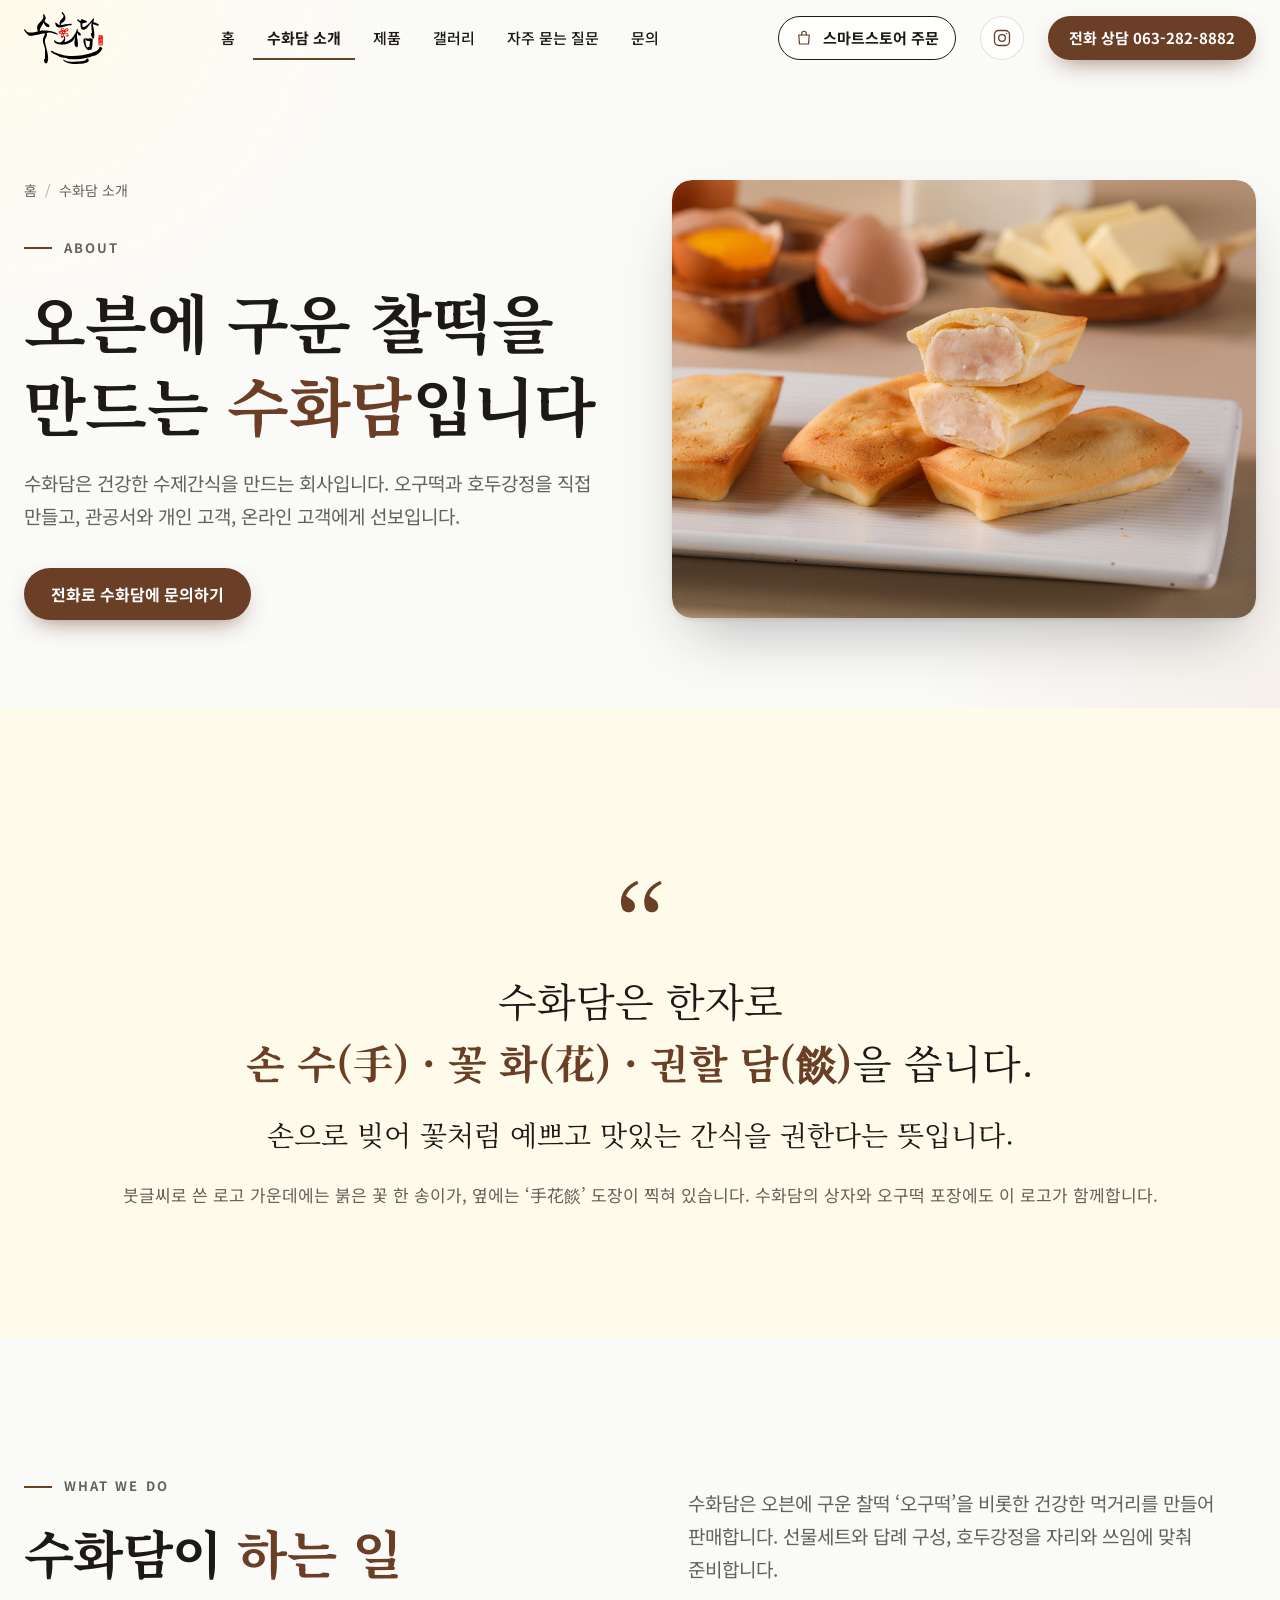
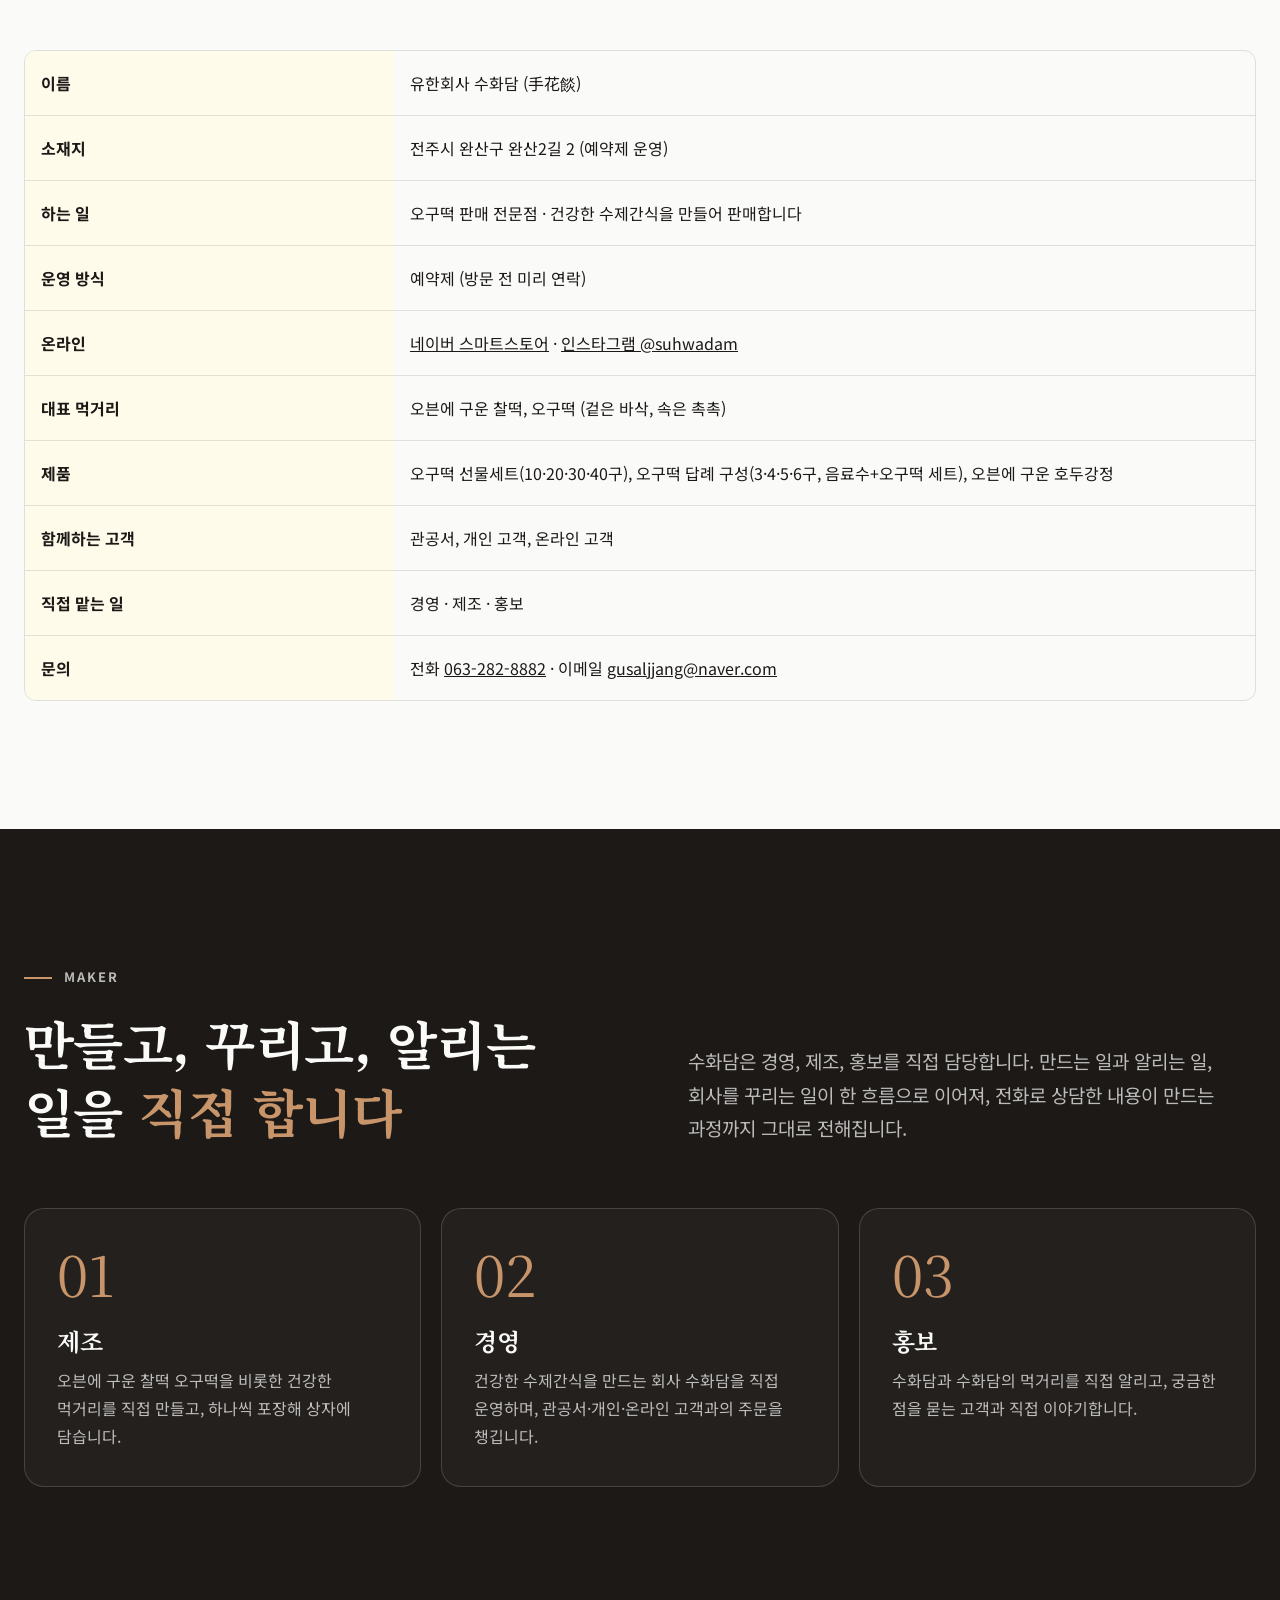
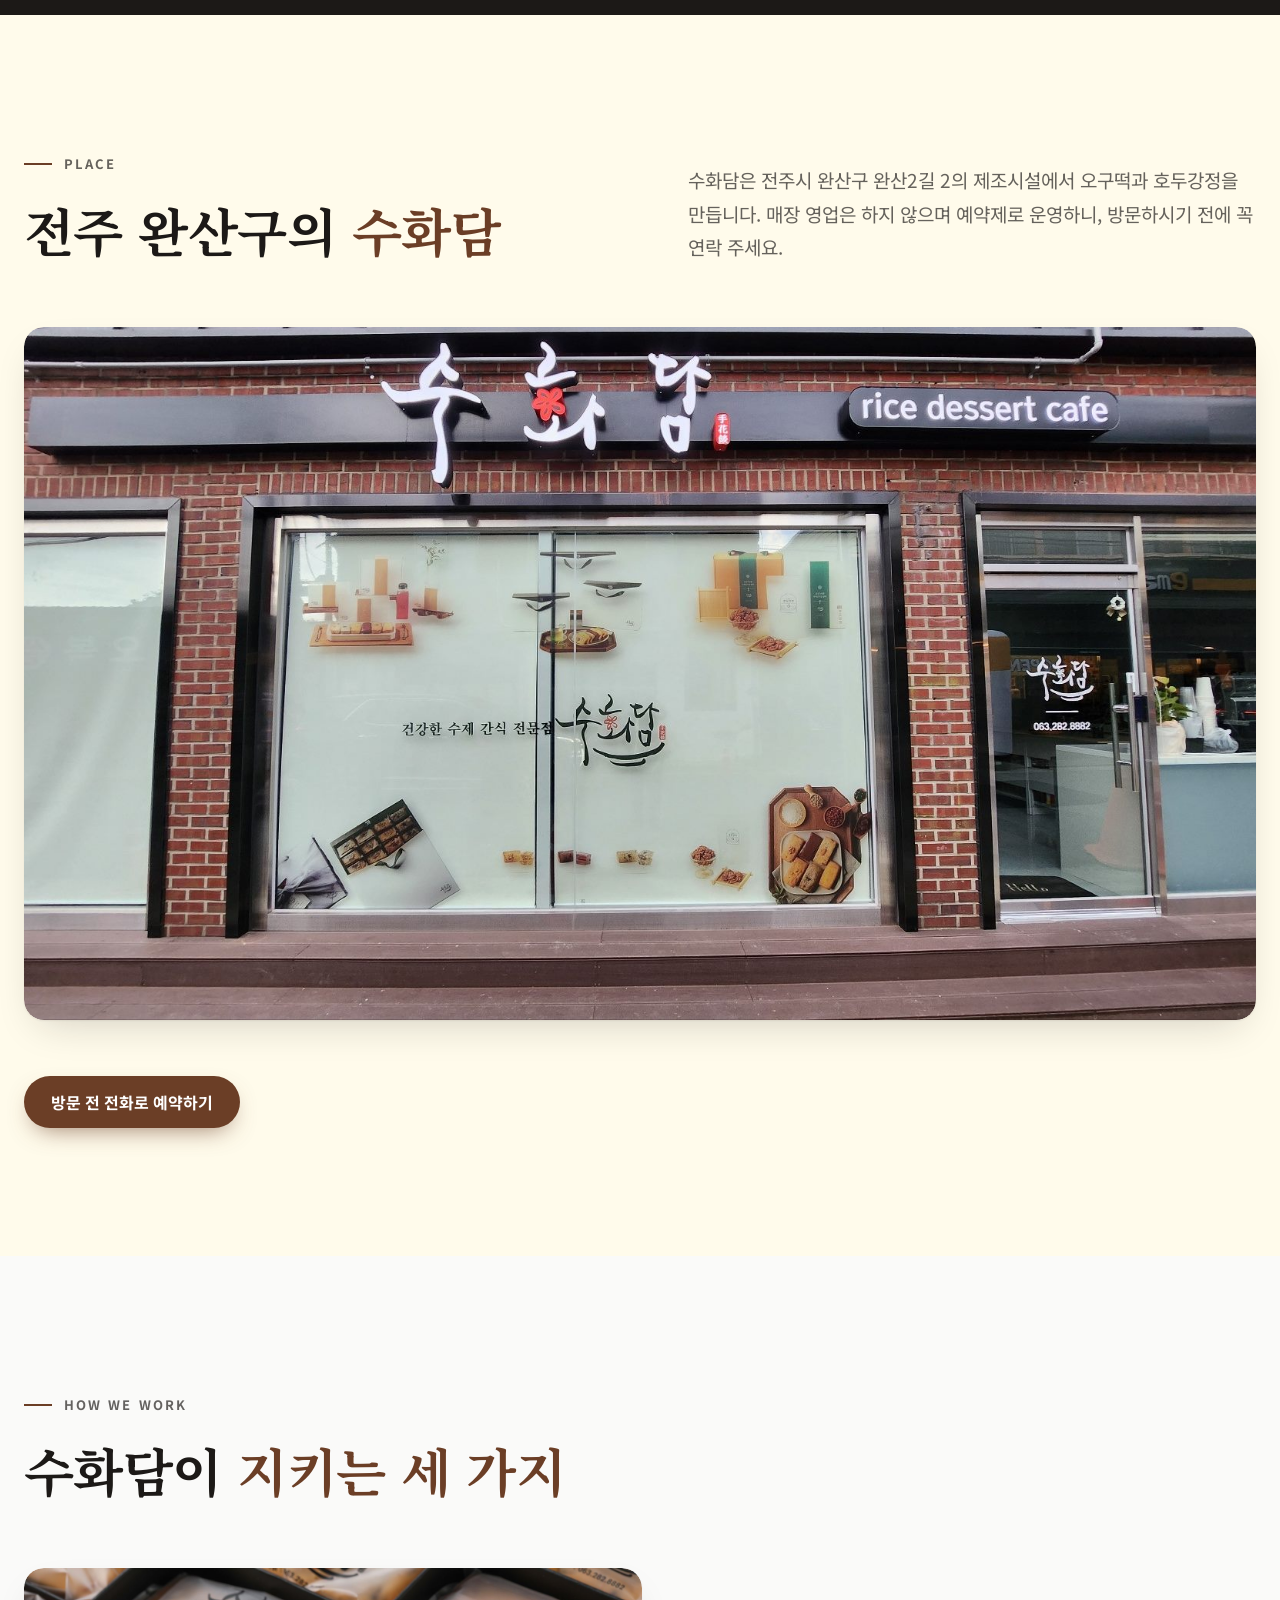
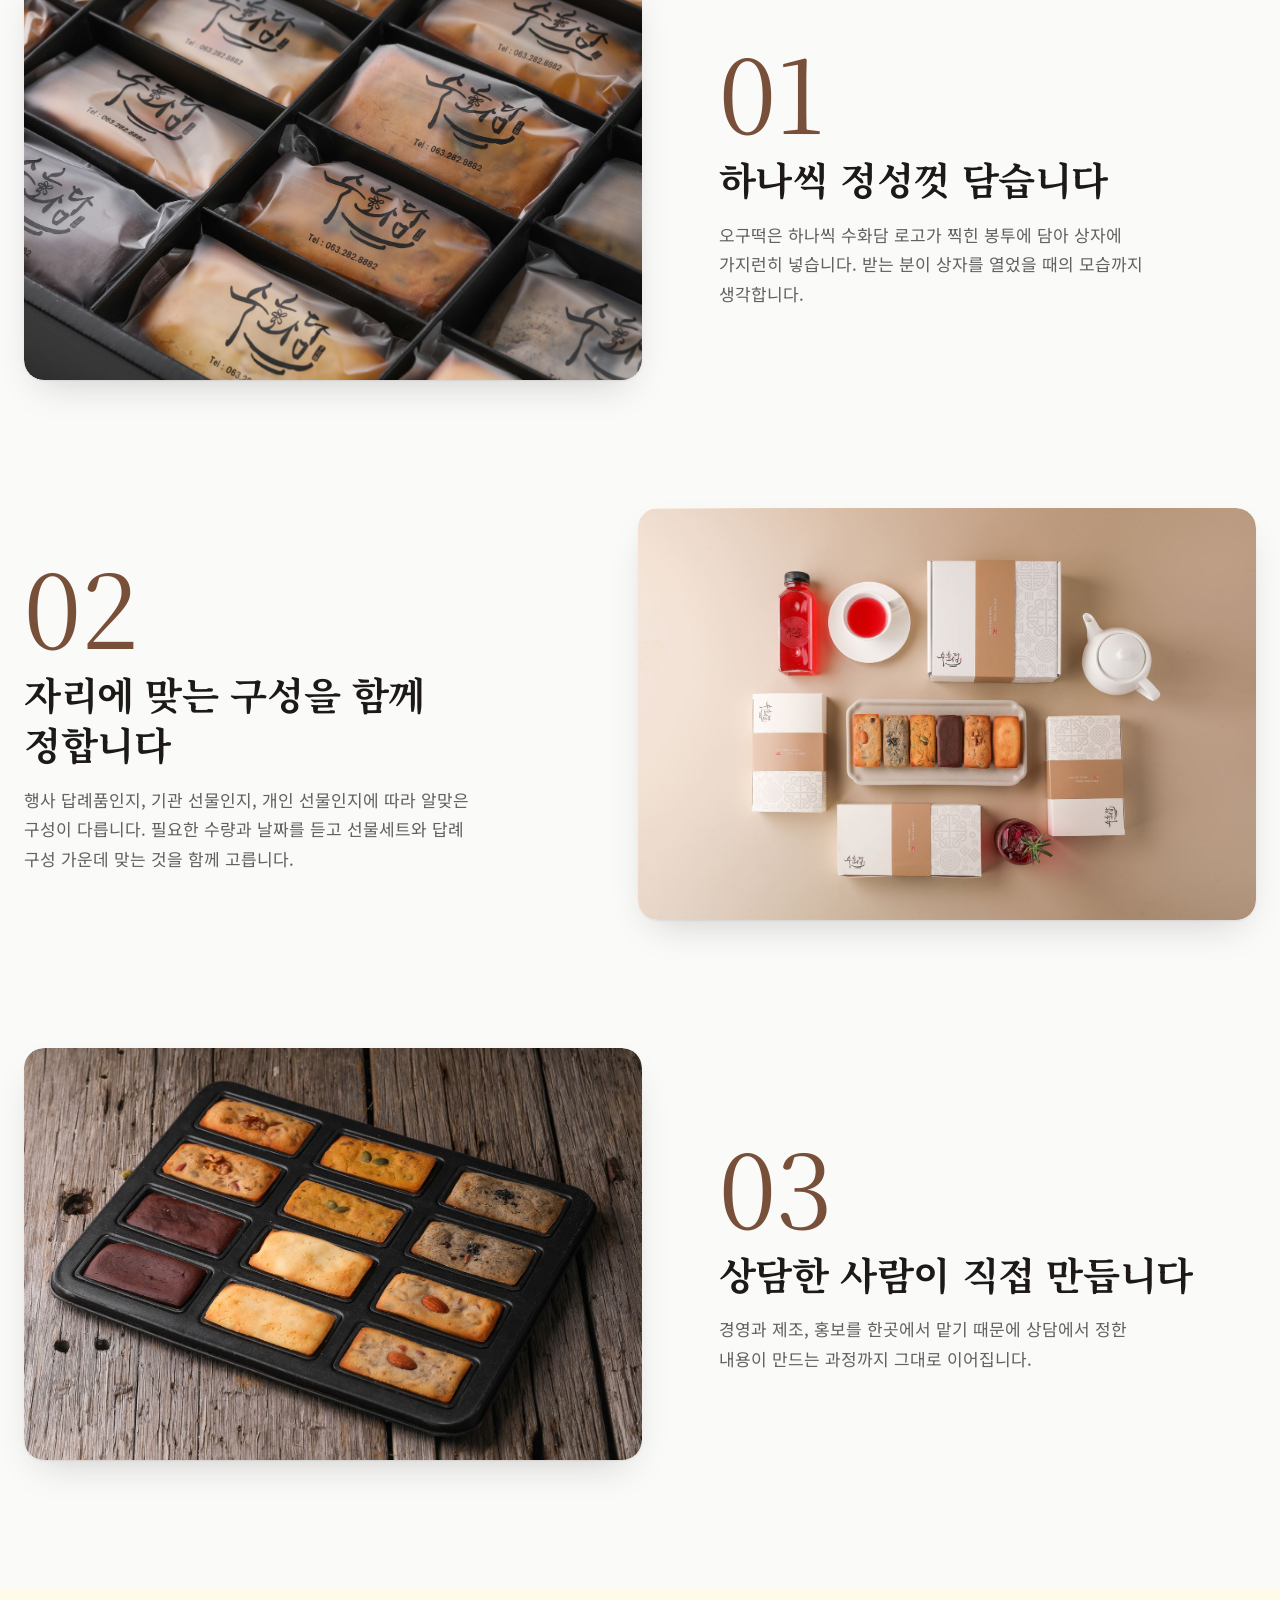
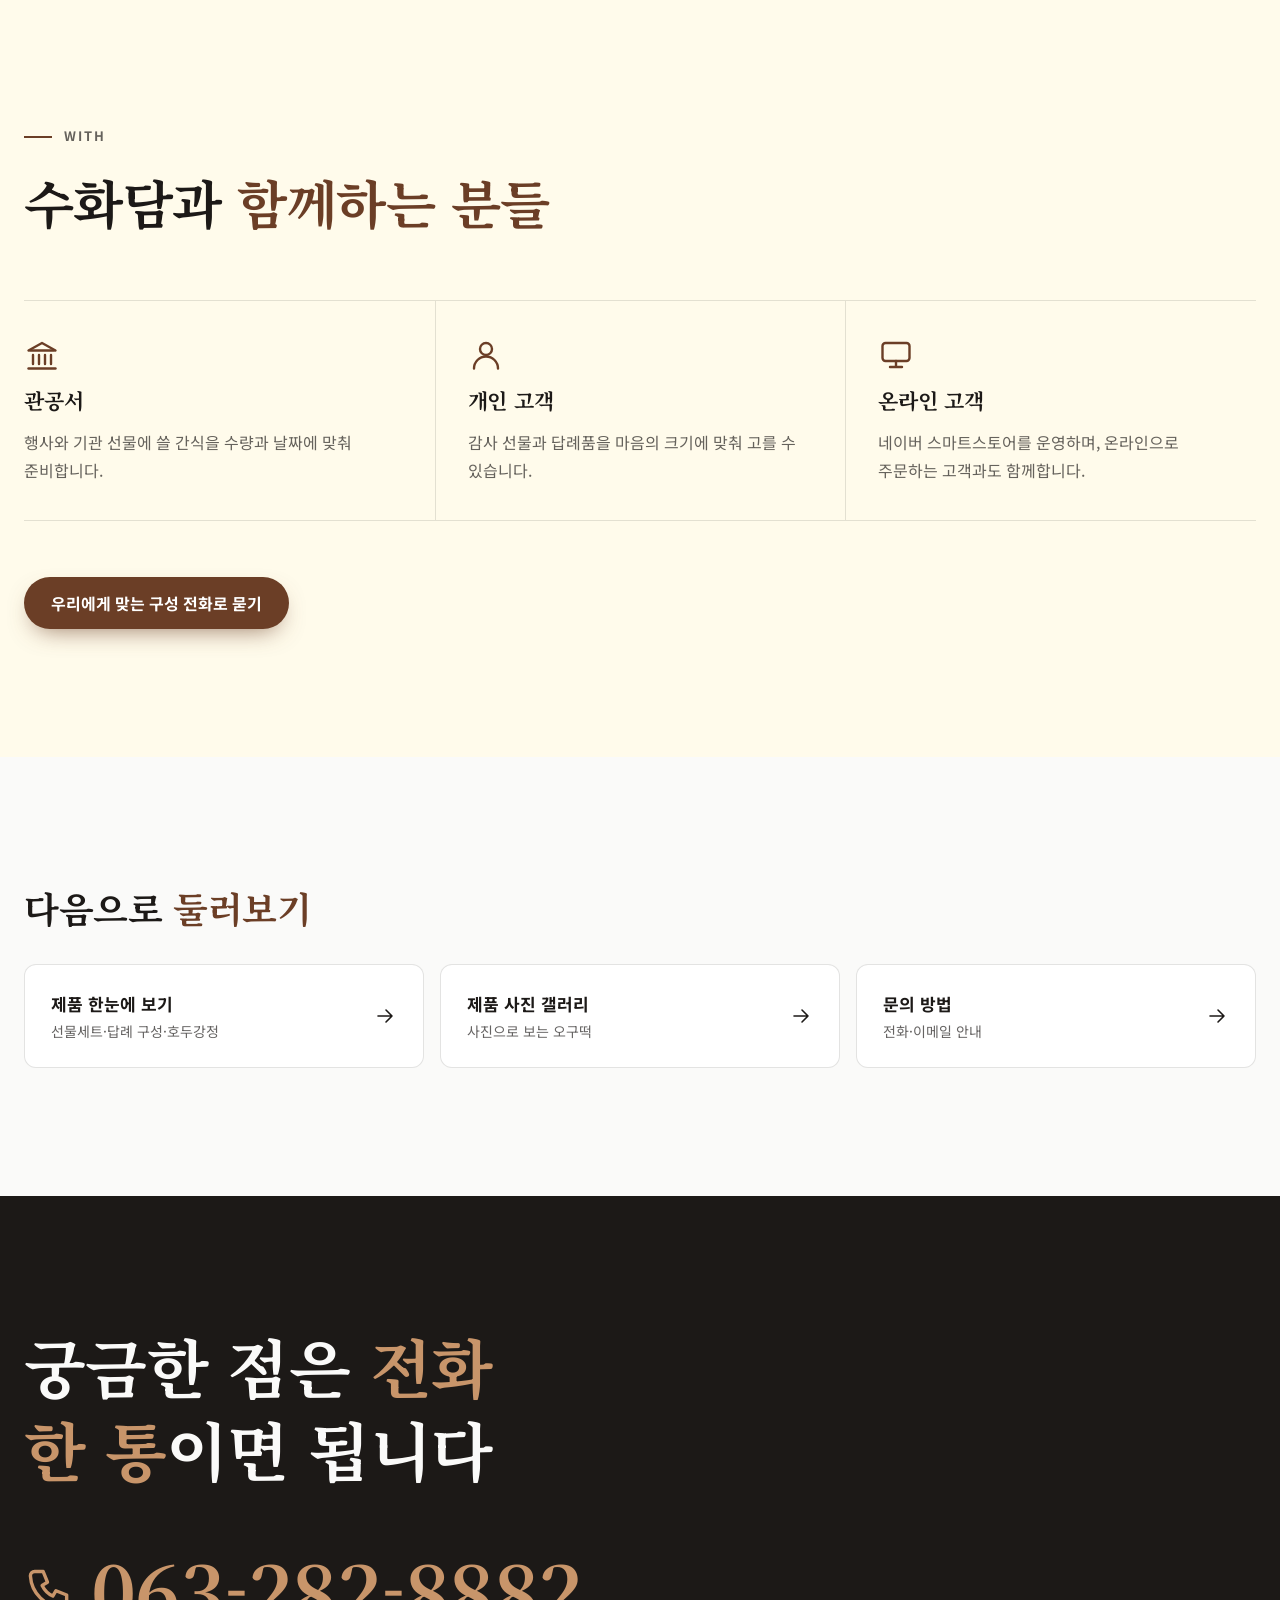
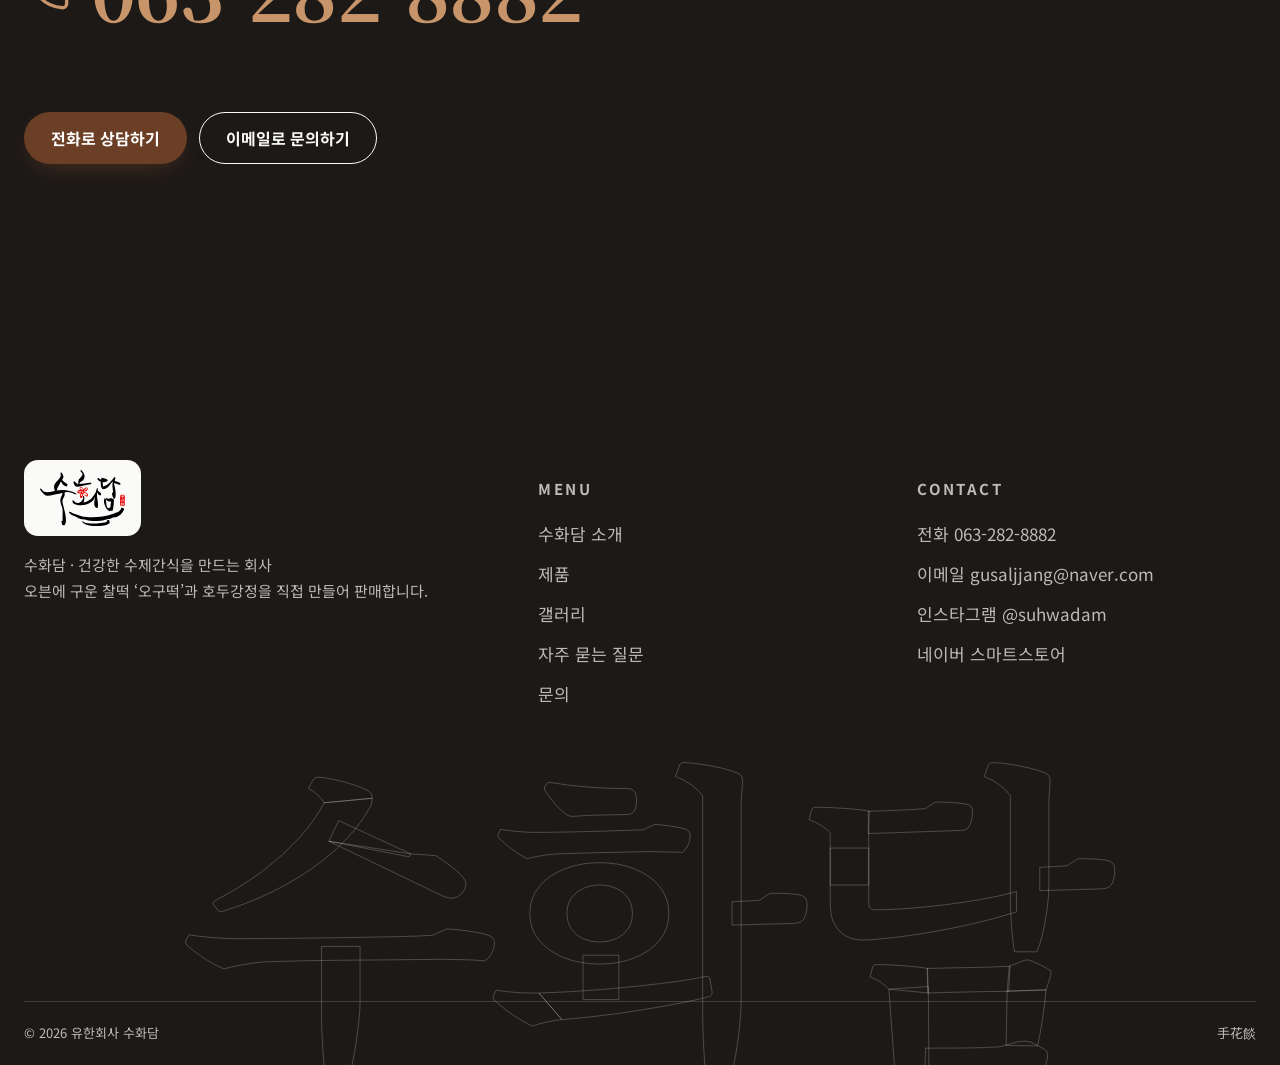
==== commit 035a217c: "대표 주소를 깃허브 주소로 변경 (구글 서치콘솔 등록 준비) - canonical, og:url, og:image, 구조화 데이터, sitemap.xml, robots.txt의 주" ====
--- a/about.html
+++ b/about.html
@@ -5,13 +5,13 @@
   <meta name="viewport" content="width=device-width, initial-scale=1">
   <title>수화담 소개 | 오구떡을 직접 만드는 수제간식 회사</title>
   <meta name="description" content="수화담(手花餤)은 오븐에 구운 찰떡 오구떡을 비롯한 건강한 수제간식을 만드는 회사입니다. 경영·제조·홍보를 직접 맡아 관공서·개인·온라인 고객과 함께합니다.">
-  <link rel="canonical" href="https://suhwadam.netlify.app/about.html">
+  <link rel="canonical" href="https://suhwadam.github.io/AI--12/about.html">
   <meta property="og:type" content="website">
   <meta property="og:site_name" content="수화담">
   <meta property="og:title" content="수화담 소개 | 오구떡을 직접 만드는 수제간식 회사">
   <meta property="og:description" content="경영·제조·홍보를 직접 맡아 건강한 수제간식을 만드는 수화담을 소개합니다.">
-  <meta property="og:url" content="https://suhwadam.netlify.app/about.html">
-  <meta property="og:image" content="https://suhwadam.netlify.app/images/og-image.jpg">
+  <meta property="og:url" content="https://suhwadam.github.io/AI--12/about.html">
+  <meta property="og:image" content="https://suhwadam.github.io/AI--12/images/og-image.jpg">
   <meta name="theme-color" content="#fafaf9">
   <link rel="icon" href="images/logo.svg" type="image/svg+xml">
   <link rel="preconnect" href="https://fonts.googleapis.com">
@@ -22,10 +22,10 @@
   {
     "@context": "https://schema.org",
     "@graph": [
-      { "@type": "AboutPage", "name": "수화담 소개", "url": "https://suhwadam.netlify.app/about.html", "about": { "@type": "Organization", "name": "수화담", "alternateName": "手花餤", "legalName": "유한회사 수화담", "address": { "@type": "PostalAddress", "streetAddress": "완산2길 2", "addressLocality": "전주시 완산구", "addressRegion": "전북특별자치도", "addressCountry": "KR" }, "sameAs": ["https://www.instagram.com/suhwadam/", "https://smartstore.naver.com/suhwadam"], "telephone": "+82-63-282-8882", "email": "gusaljjang@naver.com", "url": "https://suhwadam.netlify.app/" } },
+      { "@type": "AboutPage", "name": "수화담 소개", "url": "https://suhwadam.github.io/AI--12/about.html", "about": { "@type": "Organization", "name": "수화담", "alternateName": "手花餤", "legalName": "유한회사 수화담", "address": { "@type": "PostalAddress", "streetAddress": "완산2길 2", "addressLocality": "전주시 완산구", "addressRegion": "전북특별자치도", "addressCountry": "KR" }, "sameAs": ["https://www.instagram.com/suhwadam/", "https://smartstore.naver.com/suhwadam"], "telephone": "+82-63-282-8882", "email": "gusaljjang@naver.com", "url": "https://suhwadam.github.io/AI--12/" } },
       { "@type": "BreadcrumbList", "itemListElement": [
-        { "@type": "ListItem", "position": 1, "name": "홈", "item": "https://suhwadam.netlify.app/" },
-        { "@type": "ListItem", "position": 2, "name": "수화담 소개", "item": "https://suhwadam.netlify.app/about.html" } ] }
+        { "@type": "ListItem", "position": 1, "name": "홈", "item": "https://suhwadam.github.io/AI--12/" },
+        { "@type": "ListItem", "position": 2, "name": "수화담 소개", "item": "https://suhwadam.github.io/AI--12/about.html" } ] }
     ]
   }
   </script>
